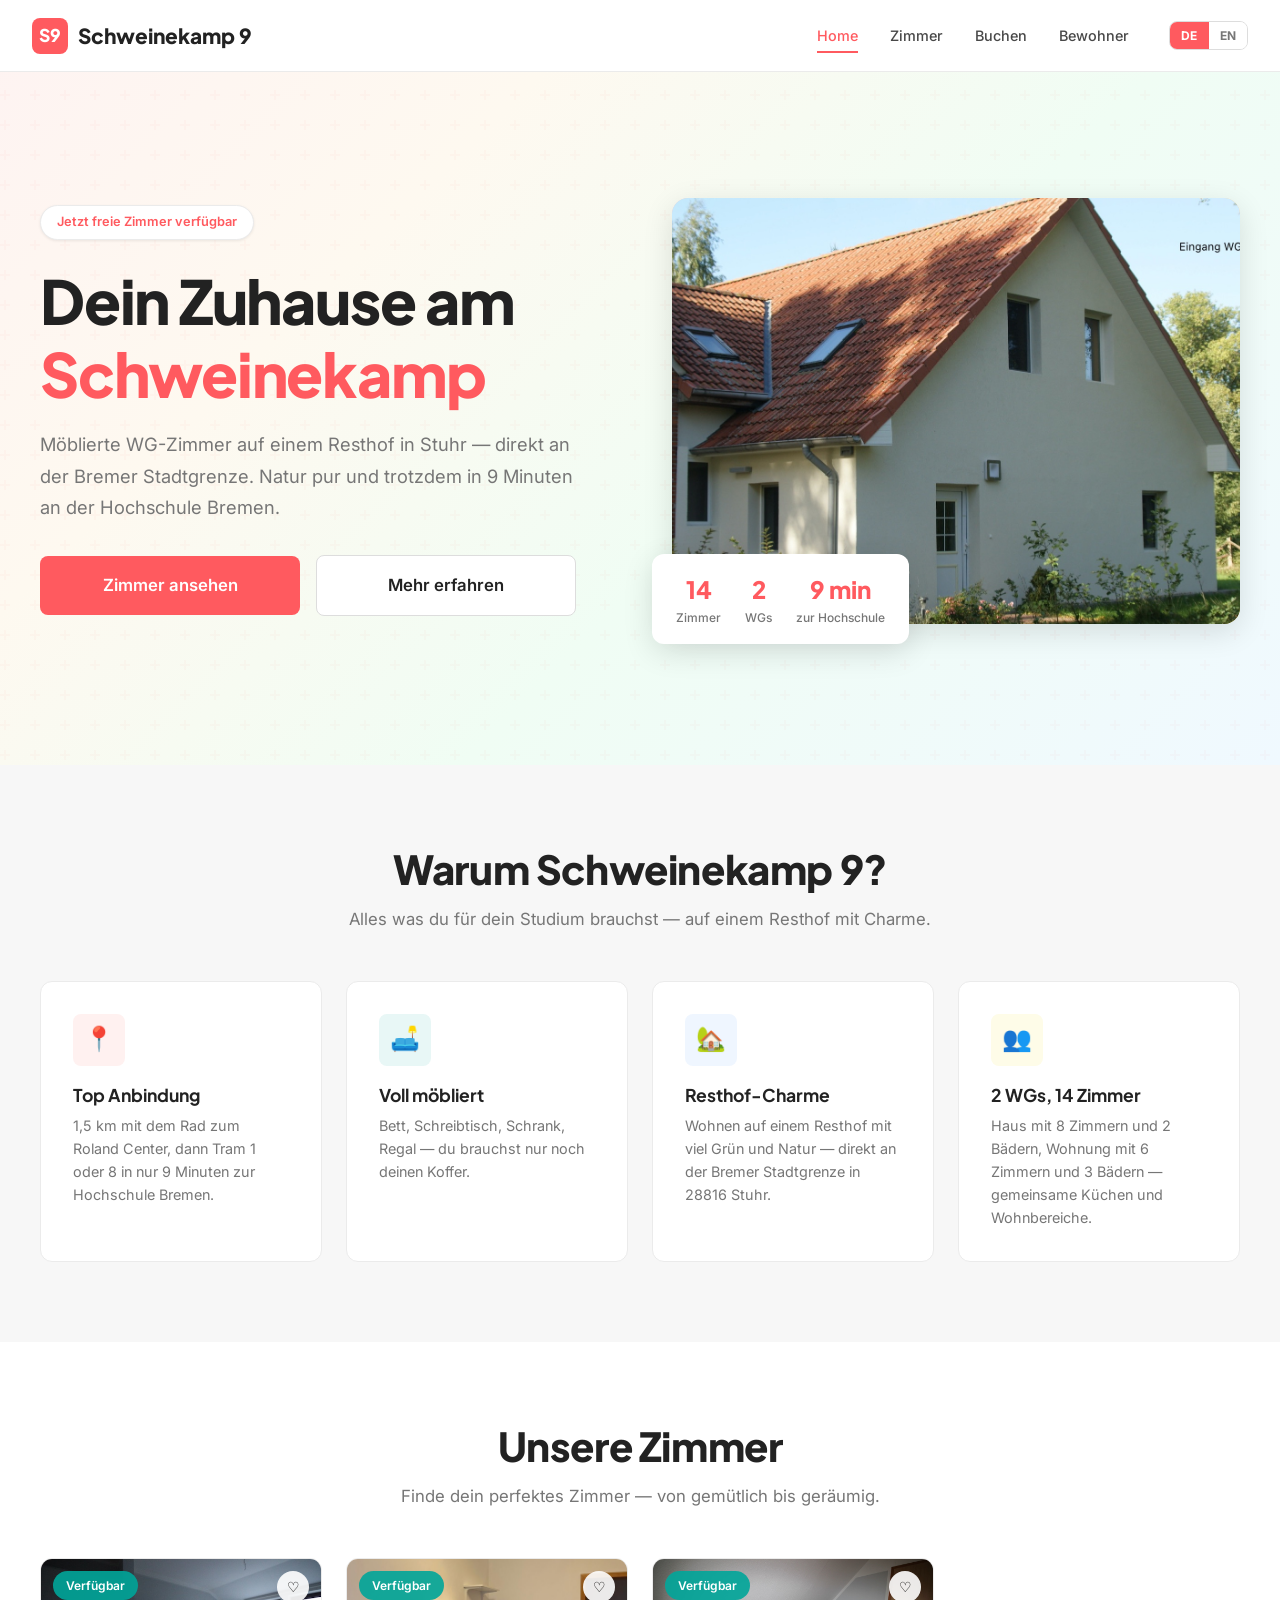
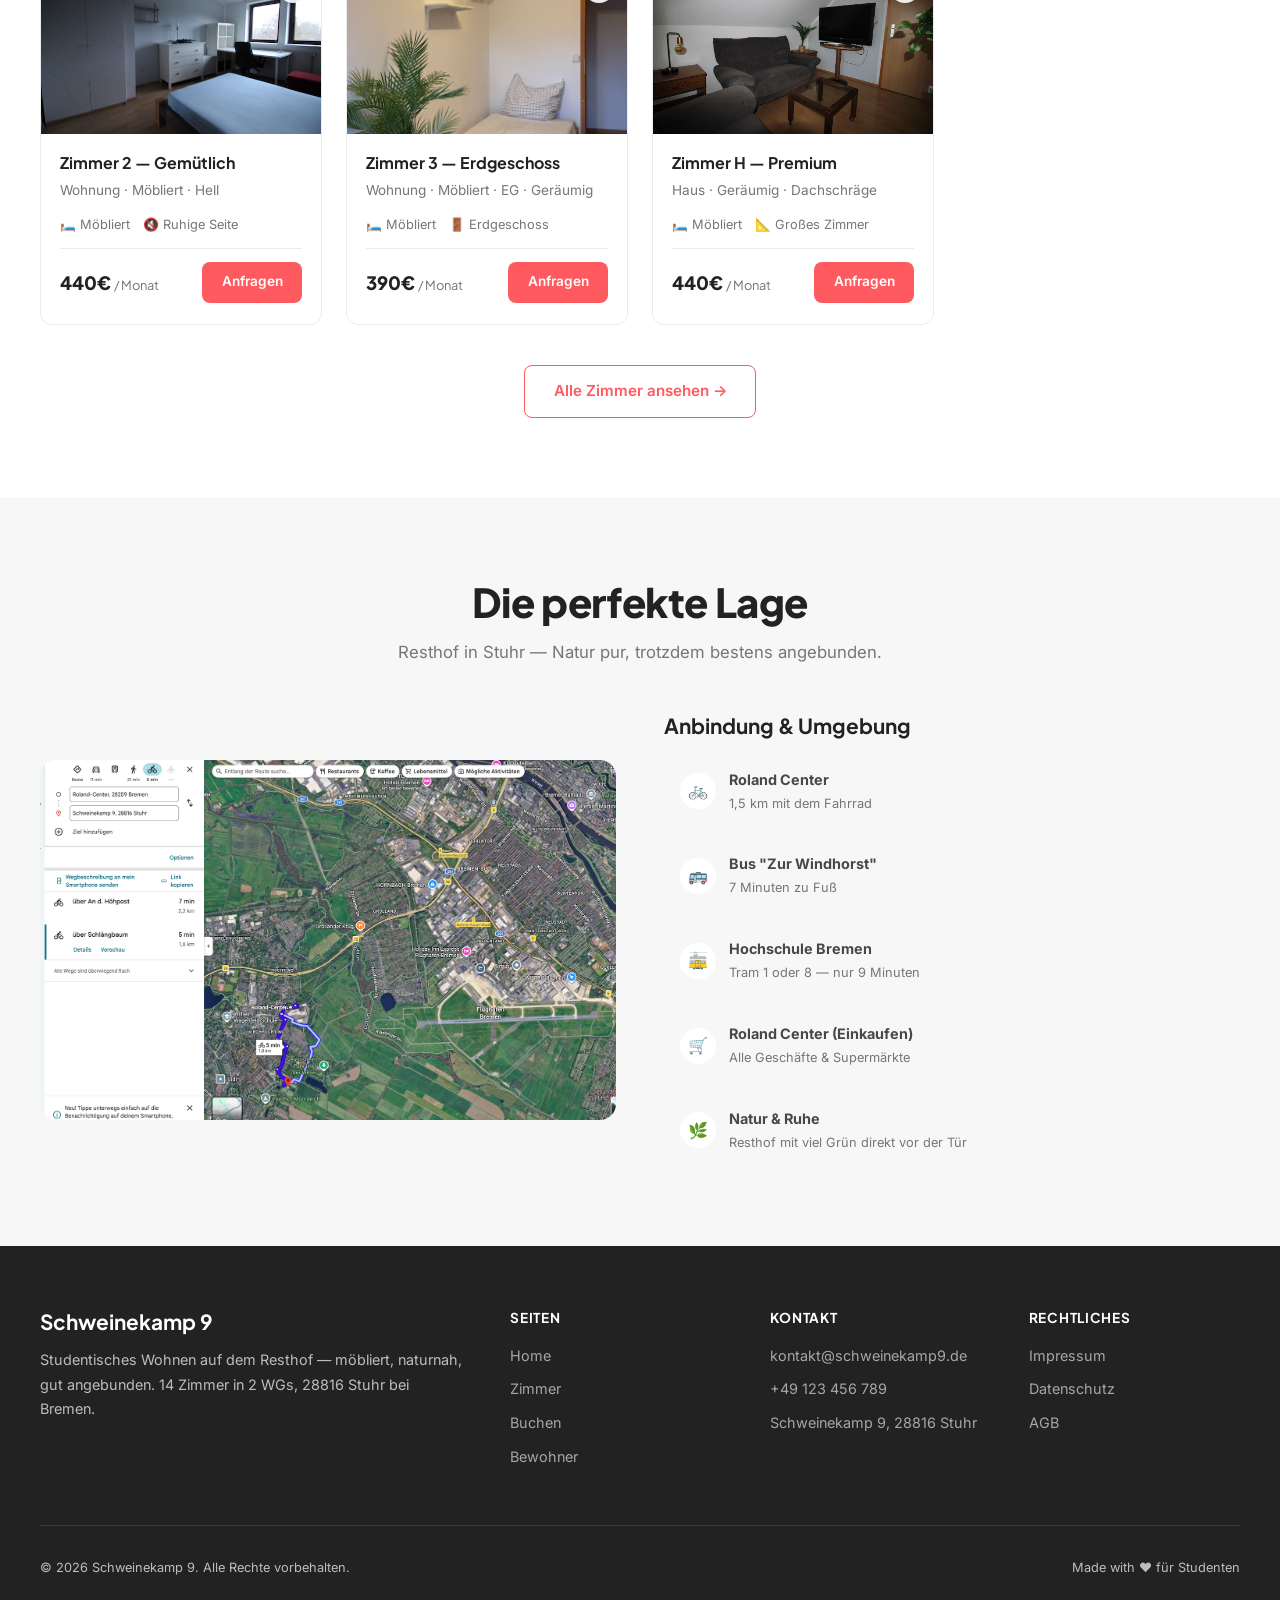
==== index.html @ 72fdafec "DE/EN Sprachumschalter — vollständige i18n Translation - js/i18n.js: Neues Translation-System mit ~2" ====
<!DOCTYPE html>
<html lang="de">
<head>
  <meta charset="UTF-8">
  <meta name="viewport" content="width=device-width, initial-scale=1.0">
  <title>Schweinekamp 9 — Studentenzimmer auf dem Resthof in Stuhr bei Bremen</title>
  <link rel="stylesheet" href="css/style.css">
</head>
<body>

  <!-- NAV -->
  <nav class="nav" id="nav">
    <a href="index.html" class="nav-logo">
      <div class="logo-icon">S9</div>
      Schweinekamp 9
    </a>
    <div class="nav-links" id="navLinks">
      <a href="index.html" class="active" data-i18n="nav.home">Home</a>
      <a href="zimmer.html" data-i18n="nav.zimmer">Zimmer</a>
      <a href="buchen.html" data-i18n="nav.buchen">Buchen</a>
      <a href="bewohner.html" data-i18n="nav.bewohner">Bewohner</a>
    </div>
    <button class="nav-toggle" id="navToggle" aria-label="Menü">
      <span></span><span></span><span></span>
    </button>
  </nav>

  <!-- HERO -->
  <section class="hero">
    <div class="hero-bg"></div>
    <div class="hero-content">
      <div class="hero-text">
        <div class="hero-badge" data-i18n="hero.badge">Jetzt freie Zimmer verfügbar</div>
        <h1 data-i18n-html="hero.title">Dein Zuhause am <span>Schweinekamp</span></h1>
        <p class="hero-subtitle" data-i18n="hero.subtitle">Möblierte WG-Zimmer auf einem Resthof in Stuhr — direkt an der Bremer Stadtgrenze. Natur pur und trotzdem in 9 Minuten an der Hochschule Bremen.</p>
        <div class="hero-actions">
          <a href="zimmer.html" class="btn btn-primary btn-lg" data-i18n="hero.btn.rooms">Zimmer ansehen</a>
          <a href="#highlights" class="btn btn-secondary btn-lg" data-i18n="hero.btn.more">Mehr erfahren</a>
        </div>
      </div>
      <div class="hero-image">
        <div class="hero-image-main">
          <img src="img/haus-eingang.jpg" alt="Schweinekamp 9 — Resthof in Stuhr">
        </div>
        <div class="hero-stats">
          <div class="hero-stat">
            <div class="hero-stat-value">14</div>
            <div class="hero-stat-label" data-i18n="hero.stat.rooms">Zimmer</div>
          </div>
          <div class="hero-stat">
            <div class="hero-stat-value">2</div>
            <div class="hero-stat-label" data-i18n="hero.stat.wgs">WGs</div>
          </div>
          <div class="hero-stat">
            <div class="hero-stat-value">9 min</div>
            <div class="hero-stat-label" data-i18n="hero.stat.uni">zur Hochschule</div>
          </div>
        </div>
      </div>
    </div>
  </section>

  <!-- HIGHLIGHTS -->
  <section class="section section-alt" id="highlights">
    <div class="container">
      <div class="section-header">
        <h2 data-i18n="highlights.title">Warum Schweinekamp 9?</h2>
        <p data-i18n="highlights.subtitle">Alles was du für dein Studium brauchst — auf einem Resthof mit Charme.</p>
      </div>
      <div class="features-grid">
        <div class="feature-card">
          <div class="feature-icon coral">📍</div>
          <h3 data-i18n="feature.location.title">Top Anbindung</h3>
          <p data-i18n="feature.location.text">1,5 km mit dem Rad zum Roland Center, dann Tram 1 oder 8 in nur 9 Minuten zur Hochschule Bremen.</p>
        </div>
        <div class="feature-card">
          <div class="feature-icon green">🛋️</div>
          <h3 data-i18n="feature.furnished.title">Voll möbliert</h3>
          <p data-i18n="feature.furnished.text">Bett, Schreibtisch, Schrank, Regal — du brauchst nur noch deinen Koffer.</p>
        </div>
        <div class="feature-card">
          <div class="feature-icon blue">🏡</div>
          <h3 data-i18n="feature.charme.title">Resthof-Charme</h3>
          <p data-i18n="feature.charme.text">Wohnen auf einem Resthof mit viel Grün und Natur — direkt an der Bremer Stadtgrenze in 28816 Stuhr.</p>
        </div>
        <div class="feature-card">
          <div class="feature-icon yellow">👥</div>
          <h3 data-i18n="feature.wgs.title">2 WGs, 14 Zimmer</h3>
          <p data-i18n="feature.wgs.text">Haus mit 8 Zimmern und 2 Bädern, Wohnung mit 6 Zimmern und 3 Bädern — gemeinsame Küchen und Wohnbereiche.</p>
        </div>
      </div>
    </div>
  </section>

  <!-- ZIMMER VORSCHAU -->
  <section class="section">
    <div class="container">
      <div class="section-header">
        <h2 data-i18n="rooms.title">Unsere Zimmer</h2>
        <p data-i18n="rooms.subtitle">Finde dein perfektes Zimmer — von gemütlich bis geräumig.</p>
      </div>
      <div class="rooms-grid" id="homeRoomsPreview">
        <!-- Dynamisch geladen aus data/rooms.json -->
      </div>
      <div style="text-align: center; margin-top: 2.5rem;">
        <a href="zimmer.html" class="btn btn-outline" data-i18n="rooms.all">Alle Zimmer ansehen →</a>
      </div>
    </div>
  </section>

  <!-- LAGE -->
  <section class="section section-alt">
    <div class="container">
      <div class="section-header">
        <h2 data-i18n="location.title">Die perfekte Lage</h2>
        <p data-i18n="location.subtitle">Resthof in Stuhr — Natur pur, trotzdem bestens angebunden.</p>
      </div>
      <div class="map-section">
        <div class="map-placeholder has-image">
          <img src="img/fahrradweg-roland-center.png" alt="Fahrradweg zum Roland Center — 1,5 km">
        </div>
        <div class="location-info">
          <h3 data-i18n="location.heading">Anbindung & Umgebung</h3>
          <div class="location-list">
            <div class="location-item">
              <div class="location-item-icon">🚲</div>
              <div>
                <strong data-i18n="location.roland">Roland Center</strong><br>
                <span style="font-size: 0.8rem; color: var(--text-light);" data-i18n="location.roland.detail">1,5 km mit dem Fahrrad</span>
              </div>
            </div>
            <div class="location-item">
              <div class="location-item-icon">🚌</div>
              <div>
                <strong data-i18n="location.bus">Bus "Zur Windhorst"</strong><br>
                <span style="font-size: 0.8rem; color: var(--text-light);" data-i18n="location.bus.detail">7 Minuten zu Fuß</span>
              </div>
            </div>
            <div class="location-item">
              <div class="location-item-icon">🚋</div>
              <div>
                <strong data-i18n="location.uni">Hochschule Bremen</strong><br>
                <span style="font-size: 0.8rem; color: var(--text-light);" data-i18n="location.uni.detail">Tram 1 oder 8 — nur 9 Minuten</span>
              </div>
            </div>
            <div class="location-item">
              <div class="location-item-icon">🛒</div>
              <div>
                <strong data-i18n="location.shopping">Roland Center (Einkaufen)</strong><br>
                <span style="font-size: 0.8rem; color: var(--text-light);" data-i18n="location.shopping.detail">Alle Geschäfte & Supermärkte</span>
              </div>
            </div>
            <div class="location-item">
              <div class="location-item-icon">🌿</div>
              <div>
                <strong data-i18n="location.nature">Natur & Ruhe</strong><br>
                <span style="font-size: 0.8rem; color: var(--text-light);" data-i18n="location.nature.detail">Resthof mit viel Grün direkt vor der Tür</span>
              </div>
            </div>
          </div>
        </div>
      </div>
    </div>
  </section>

<!-- FOOTER -->
  <footer class="footer">
    <div class="footer-grid">
      <div class="footer-brand">
        <h3>Schweinekamp 9</h3>
        <p data-i18n="footer.description">Studentisches Wohnen auf dem Resthof — möbliert, naturnah, gut angebunden. 14 Zimmer in 2 WGs, 28816 Stuhr bei Bremen.</p>
      </div>
      <div>
        <h4 data-i18n="footer.pages">Seiten</h4>
        <ul>
          <li><a href="index.html" data-i18n="nav.home">Home</a></li>
          <li><a href="zimmer.html" data-i18n="nav.zimmer">Zimmer</a></li>
          <li><a href="buchen.html" data-i18n="nav.buchen">Buchen</a></li>
          <li><a href="bewohner.html" data-i18n="nav.bewohner">Bewohner</a></li>
        </ul>
      </div>
      <div>
        <h4 data-i18n="footer.contact">Kontakt</h4>
        <ul>
          <li><a href="#">kontakt@schweinekamp9.de</a></li>
          <li><a href="#">+49 123 456 789</a></li>
          <li><a href="#">Schweinekamp 9, 28816 Stuhr</a></li>
        </ul>
      </div>
      <div>
        <h4 data-i18n="footer.legal">Rechtliches</h4>
        <ul>
          <li><a href="#" data-i18n="footer.imprint">Impressum</a></li>
          <li><a href="#" data-i18n="footer.privacy">Datenschutz</a></li>
          <li><a href="#" data-i18n="footer.terms">AGB</a></li>
        </ul>
      </div>
    </div>
    <div class="footer-bottom">
      <span data-i18n="footer.copy">&copy; 2026 Schweinekamp 9. Alle Rechte vorbehalten.</span>
      <span data-i18n-html="footer.made">Made with ♥ für Studenten</span>
    </div>
  </footer>

  <script src="js/i18n.js"></script>
  <script src="js/main.js"></script>
</body>
</html>
---- css/style.css ----
@import url('https://fonts.googleapis.com/css2?family=Plus+Jakarta+Sans:wght@400;500;600;700;800&family=Inter:wght@300;400;500;600&display=swap');

/* ===== VARIABLES ===== */
:root {
  --white: #ffffff;
  --bg: #ffffff;
  --bg-light: #f7f7f7;
  --bg-card: #ffffff;
  --coral: #FF5A5F;
  --coral-light: #FF787C;
  --coral-dark: #E04E52;
  --green: #00A699;
  --green-light: #e8f7f6;
  --dark: #222222;
  --text: #484848;
  --text-light: #767676;
  --border: #DDDDDD;
  --border-light: #EBEBEB;
  --shadow-sm: 0 1px 3px rgba(0,0,0,0.08);
  --shadow-md: 0 4px 12px rgba(0,0,0,0.1);
  --shadow-lg: 0 8px 30px rgba(0,0,0,0.12);
  --shadow-hover: 0 8px 25px rgba(0,0,0,0.15);
  --radius-sm: 8px;
  --radius-md: 12px;
  --radius-lg: 16px;
  --radius-xl: 24px;
  --transition: all 0.25s ease;
}

/* ===== RESET ===== */
*, *::before, *::after {
  margin: 0;
  padding: 0;
  box-sizing: border-box;
}

html {
  scroll-behavior: smooth;
}

body {
  font-family: 'Inter', -apple-system, BlinkMacSystemFont, sans-serif;
  color: var(--text);
  background: var(--bg);
  line-height: 1.6;
  overflow-x: hidden;
  -webkit-font-smoothing: antialiased;
}

h1, h2, h3, h4 {
  font-family: 'Plus Jakarta Sans', sans-serif;
  color: var(--dark);
  line-height: 1.2;
}

a {
  text-decoration: none;
  color: inherit;
  transition: var(--transition);
}

img {
  max-width: 100%;
  display: block;
}

ul { list-style: none; }

/* ===== NAV ===== */
.nav {
  position: fixed;
  top: 0;
  left: 0;
  right: 0;
  z-index: 1000;
  background: rgba(255, 255, 255, 0.97);
  backdrop-filter: blur(20px);
  border-bottom: 1px solid var(--border-light);
  padding: 0 2rem;
  height: 72px;
  display: flex;
  align-items: center;
  justify-content: space-between;
  transition: var(--transition);
}

.nav.scrolled {
  box-shadow: var(--shadow-sm);
}

.nav-logo {
  display: flex;
  align-items: center;
  gap: 0.6rem;
  font-family: 'Plus Jakarta Sans', sans-serif;
  font-weight: 800;
  font-size: 1.3rem;
  color: var(--dark);
}

.nav-logo .logo-icon {
  width: 36px;
  height: 36px;
  background: var(--coral);
  border-radius: var(--radius-sm);
  display: flex;
  align-items: center;
  justify-content: center;
  color: white;
  font-size: 1.1rem;
}

.nav-links {
  display: flex;
  align-items: center;
  gap: 2rem;
}

.nav-links a {
  font-size: 0.9rem;
  font-weight: 500;
  color: var(--text);
  padding: 0.4rem 0;
  position: relative;
}

.nav-links a::after {
  content: '';
  position: absolute;
  bottom: 0;
  left: 0;
  width: 0;
  height: 2px;
  background: var(--coral);
  transition: width 0.3s;
}

.nav-links a:hover { color: var(--coral); }
.nav-links a:hover::after,
.nav-links a.active::after { width: 100%; }
.nav-links a.active { color: var(--coral); }

/* Language Toggle */
.lang-toggle {
  display: flex;
  border: 1.5px solid var(--border);
  border-radius: var(--radius-sm);
  overflow: hidden;
  margin-left: 0.5rem;
}

.lang-toggle-btn {
  padding: 0.35rem 0.7rem;
  font-size: 0.75rem;
  font-weight: 700;
  font-family: 'Inter', sans-serif;
  border: none;
  cursor: pointer;
  background: white;
  color: var(--text-light);
  transition: var(--transition);
}

.lang-toggle-btn.active {
  background: var(--coral);
  color: white;
}

.lang-toggle-btn:hover:not(.active) {
  background: var(--bg-light);
}

/* Mobile Menu */
.nav-toggle {
  display: none;
  flex-direction: column;
  gap: 5px;
  cursor: pointer;
  padding: 0.5rem;
  background: none;
  border: none;
}

.nav-toggle span {
  width: 24px;
  height: 2px;
  background: var(--dark);
  transition: var(--transition);
  border-radius: 2px;
}

/* ===== HERO ===== */
.hero {
  min-height: 85vh;
  display: flex;
  align-items: center;
  justify-content: center;
  padding: 120px 2rem 4rem;
  position: relative;
  overflow: hidden;
}

.hero-bg {
  position: absolute;
  inset: 0;
  background: linear-gradient(135deg, #fef3f2 0%, #fef9f0 30%, #f0fdf4 60%, #f0f9ff 100%);
  z-index: 0;
}

.hero-bg::after {
  content: '';
  position: absolute;
  inset: 0;
  background: url("data:image/svg+xml,%3Csvg width='60' height='60' viewBox='0 0 60 60' xmlns='http://www.w3.org/2000/svg'%3E%3Cg fill='none' fill-rule='evenodd'%3E%3Cg fill='%23FF5A5F' fill-opacity='0.03'%3E%3Cpath d='M36 34v-4h-2v4h-4v2h4v4h2v-4h4v-2h-4zm0-30V0h-2v4h-4v2h4v4h2V6h4V4h-4zM6 34v-4H4v4H0v2h4v4h2v-4h4v-2H6zM6 4V0H4v4H0v2h4v4h2V6h4V4H6z'/%3E%3C/g%3E%3C/g%3E%3C/svg%3E");
}

.hero-content {
  position: relative;
  z-index: 1;
  max-width: 1200px;
  width: 100%;
  display: grid;
  grid-template-columns: 1fr 1fr;
  gap: 4rem;
  align-items: center;
}

.hero-text {
  max-width: 540px;
}

.hero-badge {
  display: inline-flex;
  align-items: center;
  gap: 0.5rem;
  background: white;
  border: 1px solid var(--border-light);
  padding: 0.4rem 1rem;
  border-radius: 50px;
  font-size: 0.8rem;
  font-weight: 600;
  color: var(--coral);
  margin-bottom: 1.5rem;
  box-shadow: var(--shadow-sm);
}

.hero h1 {
  font-size: clamp(2.5rem, 5vw, 3.8rem);
  font-weight: 800;
  margin-bottom: 1.2rem;
  letter-spacing: -0.02em;
}

.hero h1 span {
  color: var(--coral);
}

.hero-subtitle {
  font-size: 1.15rem;
  color: var(--text-light);
  margin-bottom: 2rem;
  line-height: 1.7;
}

.hero-actions {
  display: flex;
  gap: 1rem;
  align-items: center;
  flex-wrap: wrap;
}

.hero-image {
  position: relative;
}

.hero-image-main {
  width: 100%;
  aspect-ratio: 4/3;
  border-radius: var(--radius-lg);
  overflow: hidden;
  box-shadow: var(--shadow-lg);
  background: linear-gradient(135deg, #fecaca, #fed7aa, #fde68a);
  position: relative;
}

.hero-image-main img {
  width: 100%;
  height: 100%;
  object-fit: cover;
}

.hero-stats {
  position: absolute;
  bottom: -20px;
  left: -20px;
  background: white;
  padding: 1rem 1.5rem;
  border-radius: var(--radius-md);
  box-shadow: var(--shadow-lg);
  display: flex;
  gap: 1.5rem;
}

.hero-stat {
  text-align: center;
}

.hero-stat-value {
  font-family: 'Plus Jakarta Sans', sans-serif;
  font-size: 1.5rem;
  font-weight: 800;
  color: var(--coral);
}

.hero-stat-label {
  font-size: 0.75rem;
  color: var(--text-light);
  font-weight: 500;
}

/* ===== BUTTONS ===== */
.btn {
  display: inline-flex;
  align-items: center;
  gap: 0.5rem;
  padding: 0.85rem 1.8rem;
  border-radius: var(--radius-sm);
  font-size: 0.95rem;
  font-weight: 600;
  cursor: pointer;
  border: none;
  transition: var(--transition);
  font-family: 'Inter', sans-serif;
}

.btn-primary {
  background: var(--coral);
  color: white;
}

.btn-primary:hover {
  background: var(--coral-dark);
  transform: translateY(-2px);
  box-shadow: 0 6px 20px rgba(255, 90, 95, 0.35);
}

.btn-secondary {
  background: white;
  color: var(--dark);
  border: 1.5px solid var(--border);
}

.btn-secondary:hover {
  border-color: var(--dark);
  transform: translateY(-2px);
  box-shadow: var(--shadow-md);
}

.btn-outline {
  background: transparent;
  color: var(--coral);
  border: 1.5px solid var(--coral);
}

.btn-outline:hover {
  background: var(--coral);
  color: white;
  transform: translateY(-2px);
}

.btn-sm {
  padding: 0.6rem 1.2rem;
  font-size: 0.85rem;
}

.btn-lg {
  padding: 1rem 3rem;
  font-size: 1.05rem;
  min-width: 260px;
  justify-content: center;
}

/* ===== SECTIONS ===== */
.section {
  padding: 5rem 2rem;
}

.section-alt {
  background: var(--bg-light);
}

.section-header {
  text-align: center;
  max-width: 600px;
  margin: 0 auto 3rem;
}

.section-header h2 {
  font-size: clamp(1.8rem, 3.5vw, 2.5rem);
  font-weight: 800;
  margin-bottom: 0.8rem;
  letter-spacing: -0.01em;
}

.section-header p {
  color: var(--text-light);
  font-size: 1.05rem;
}

.container {
  max-width: 1200px;
  margin: 0 auto;
}

/* ===== FEATURE CARDS ===== */
.features-grid {
  display: grid;
  grid-template-columns: repeat(auto-fit, minmax(250px, 1fr));
  gap: 1.5rem;
}

.feature-card {
  background: var(--bg-card);
  border: 1px solid var(--border-light);
  border-radius: var(--radius-md);
  padding: 2rem;
  transition: var(--transition);
}

.feature-card:hover {
  transform: translateY(-4px);
  box-shadow: var(--shadow-hover);
  border-color: transparent;
}

.feature-icon {
  width: 52px;
  height: 52px;
  border-radius: var(--radius-sm);
  display: flex;
  align-items: center;
  justify-content: center;
  font-size: 1.5rem;
  margin-bottom: 1.2rem;
}

.feature-icon.coral { background: #fff1f0; }
.feature-icon.green { background: var(--green-light); }
.feature-icon.blue { background: #eff6ff; }
.feature-icon.yellow { background: #fefce8; }

.feature-card h3 {
  font-size: 1.1rem;
  font-weight: 700;
  margin-bottom: 0.5rem;
}

.feature-card p {
  font-size: 0.9rem;
  color: var(--text-light);
  line-height: 1.6;
}

/* ===== ROOM CARDS ===== */
.rooms-grid {
  display: grid;
  grid-template-columns: repeat(auto-fill, minmax(280px, 1fr));
  gap: 1.5rem;
}

.room-card {
  background: var(--bg-card);
  border-radius: var(--radius-md);
  overflow: hidden;
  border: 1px solid var(--border-light);
  transition: var(--transition);
  cursor: pointer;
}

.room-card:hover {
  transform: translateY(-4px);
  box-shadow: var(--shadow-hover);
  border-color: transparent;
}

.room-card-image {
  width: 100%;
  aspect-ratio: 16/10;
  position: relative;
  overflow: hidden;
}

.room-card-image .placeholder {
  width: 100%;
  height: 100%;
  display: flex;
  align-items: center;
  justify-content: center;
  font-size: 0.85rem;
  color: rgba(255,255,255,0.7);
  font-weight: 500;
}

.room-card-image .placeholder.grad-1 { background: linear-gradient(135deg, #667eea, #764ba2); }
.room-card-image .placeholder.grad-2 { background: linear-gradient(135deg, #f093fb, #f5576c); }
.room-card-image .placeholder.grad-3 { background: linear-gradient(135deg, #4facfe, #00f2fe); }
.room-card-image .placeholder.grad-4 { background: linear-gradient(135deg, #43e97b, #38f9d7); }
.room-card-image .placeholder.grad-5 { background: linear-gradient(135deg, #fa709a, #fee140); }
.room-card-image .placeholder.grad-6 { background: linear-gradient(135deg, #a18cd1, #fbc2eb); }
.room-card-image .placeholder.grad-7 { background: linear-gradient(135deg, #fccb90, #d57eeb); }
.room-card-image .placeholder.grad-8 { background: linear-gradient(135deg, #e0c3fc, #8ec5fc); }

.room-card-image img {
  width: 100%;
  height: 100%;
  object-fit: cover;
}

.room-badge {
  position: absolute;
  top: 12px;
  left: 12px;
  padding: 0.3rem 0.8rem;
  border-radius: 50px;
  font-size: 0.75rem;
  font-weight: 600;
  backdrop-filter: blur(10px);
}

.room-badge.available {
  background: rgba(0, 166, 153, 0.9);
  color: white;
}

.room-badge.occupied {
  background: rgba(0, 0, 0, 0.6);
  color: white;
}

.room-badge.soon {
  background: rgba(255, 165, 0, 0.9);
  color: white;
}

.room-card-heart {
  position: absolute;
  top: 12px;
  right: 12px;
  width: 32px;
  height: 32px;
  border-radius: 50%;
  background: rgba(255,255,255,0.9);
  display: flex;
  align-items: center;
  justify-content: center;
  cursor: pointer;
  transition: var(--transition);
  border: none;
  font-size: 0.9rem;
}

.room-card-heart:hover {
  transform: scale(1.1);
  background: white;
}

.room-card-body {
  padding: 1rem 1.2rem 1.3rem;
}

.room-card-title {
  font-family: 'Plus Jakarta Sans', sans-serif;
  font-size: 1rem;
  font-weight: 700;
  color: var(--dark);
  margin-bottom: 0.3rem;
}

.room-card-details {
  font-size: 0.85rem;
  color: var(--text-light);
  margin-bottom: 0.8rem;
}

.room-card-amenities {
  display: flex;
  gap: 0.8rem;
  margin-bottom: 0.8rem;
  font-size: 0.8rem;
  color: var(--text-light);
  flex-wrap: wrap;
}

.room-card-amenity {
  display: flex;
  align-items: center;
  gap: 0.3rem;
}

.room-card-footer {
  display: flex;
  justify-content: space-between;
  align-items: center;
  padding-top: 0.8rem;
  border-top: 1px solid var(--border-light);
}

.room-card-price {
  font-family: 'Plus Jakarta Sans', sans-serif;
  font-size: 1.15rem;
  font-weight: 800;
  color: var(--dark);
}

.room-card-price span {
  font-size: 0.8rem;
  font-weight: 400;
  color: var(--text-light);
}

/* ===== MAP SECTION ===== */
.map-section {
  display: grid;
  grid-template-columns: 1fr 1fr;
  gap: 3rem;
  align-items: center;
}

.map-placeholder {
  width: 100%;
  aspect-ratio: 16/10;
  background: var(--bg-light);
  border: 2px dashed var(--border);
  border-radius: var(--radius-lg);
  display: flex;
  align-items: center;
  justify-content: center;
  color: var(--text-light);
  font-size: 0.95rem;
  font-weight: 500;
  overflow: hidden;
}

.map-placeholder img {
  width: 100%;
  height: 100%;
  object-fit: cover;
}

.map-placeholder.has-image {
  border: none;
}

.location-info h3 {
  font-size: 1.3rem;
  margin-bottom: 1rem;
}

.location-list {
  display: flex;
  flex-direction: column;
  gap: 0.8rem;
}

.location-item {
  display: flex;
  align-items: center;
  gap: 0.8rem;
  padding: 0.8rem 1rem;
  background: var(--bg-light);
  border-radius: var(--radius-sm);
  font-size: 0.9rem;
}

.location-item-icon {
  width: 36px;
  height: 36px;
  border-radius: 50%;
  background: white;
  display: flex;
  align-items: center;
  justify-content: center;
  font-size: 1rem;
  flex-shrink: 0;
}

/* ===== FILTER BAR ===== */
.filter-bar {
  display: flex;
  gap: 1rem;
  padding: 1rem 1.5rem;
  background: white;
  border: 1px solid var(--border-light);
  border-radius: var(--radius-lg);
  margin-bottom: 2rem;
  box-shadow: var(--shadow-sm);
  flex-wrap: wrap;
  align-items: center;
}

.filter-group {
  display: flex;
  flex-direction: column;
  gap: 0.3rem;
}

.filter-group label {
  font-size: 0.7rem;
  font-weight: 600;
  text-transform: uppercase;
  letter-spacing: 0.05em;
  color: var(--text-light);
}

.filter-group select,
.filter-group input {
  padding: 0.5rem 0.8rem;
  border: 1px solid var(--border);
  border-radius: var(--radius-sm);
  font-size: 0.85rem;
  font-family: 'Inter', sans-serif;
  color: var(--dark);
  background: white;
  cursor: pointer;
  transition: var(--transition);
}

.filter-group select:focus,
.filter-group input:focus {
  outline: none;
  border-color: var(--coral);
  box-shadow: 0 0 0 3px rgba(255, 90, 95, 0.1);
}

.filter-divider {
  width: 1px;
  height: 40px;
  background: var(--border-light);
}

/* ===== MODAL ===== */
.modal-overlay {
  display: none;
  position: fixed;
  inset: 0;
  background: rgba(0,0,0,0.5);
  z-index: 2000;
  align-items: center;
  justify-content: center;
  padding: 2rem;
  opacity: 0;
  transition: opacity 0.3s;
}

.modal-overlay.active {
  display: flex;
  opacity: 1;
}

.modal {
  background: white;
  border-radius: var(--radius-lg);
  max-width: 700px;
  width: 100%;
  max-height: 85vh;
  overflow-y: auto;
  position: relative;
}

.modal-close {
  position: absolute;
  top: 1rem;
  right: 1rem;
  width: 36px;
  height: 36px;
  border-radius: 50%;
  background: white;
  border: none;
  cursor: pointer;
  display: flex;
  align-items: center;
  justify-content: center;
  font-size: 1.2rem;
  box-shadow: var(--shadow-sm);
  z-index: 10;
  transition: var(--transition);
}

.modal-close:hover {
  background: var(--bg-light);
  transform: scale(1.05);
}

.modal-image {
  width: 100%;
  aspect-ratio: 16/9;
  display: flex;
  align-items: center;
  justify-content: center;
  color: rgba(255,255,255,0.6);
  font-weight: 500;
  border-radius: var(--radius-lg) var(--radius-lg) 0 0;
  overflow: hidden;
}

.modal-image img {
  width: 100%;
  height: 100%;
  object-fit: cover;
}

.modal-body {
  padding: 2rem;
}

.modal-body h2 {
  font-size: 1.5rem;
  margin-bottom: 0.5rem;
}

.modal-meta {
  display: flex;
  gap: 1.5rem;
  color: var(--text-light);
  font-size: 0.9rem;
  margin-bottom: 1.5rem;
  flex-wrap: wrap;
}

.modal-description {
  font-size: 0.95rem;
  color: var(--text);
  line-height: 1.7;
  margin-bottom: 1.5rem;
}

.modal-amenities {
  display: grid;
  grid-template-columns: 1fr 1fr;
  gap: 0.8rem;
  margin-bottom: 2rem;
}

.modal-amenity {
  display: flex;
  align-items: center;
  gap: 0.5rem;
  font-size: 0.9rem;
  color: var(--text);
}

.modal-price-bar {
  display: flex;
  justify-content: space-between;
  align-items: center;
  padding-top: 1.5rem;
  border-top: 1px solid var(--border-light);
}

.modal-price {
  font-family: 'Plus Jakarta Sans', sans-serif;
  font-size: 1.6rem;
  font-weight: 800;
  color: var(--dark);
}

.modal-price span {
  font-size: 0.9rem;
  font-weight: 400;
  color: var(--text-light);
}

/* ===== FORM ===== */
.form-layout {
  display: grid;
  grid-template-columns: 1fr 380px;
  gap: 3rem;
  align-items: start;
}

.form-card {
  background: white;
  border: 1px solid var(--border-light);
  border-radius: var(--radius-lg);
  padding: 2rem;
}

.form-group {
  margin-bottom: 1.5rem;
}

.form-group label {
  display: block;
  font-size: 0.85rem;
  font-weight: 600;
  color: var(--dark);
  margin-bottom: 0.4rem;
}

.form-group input,
.form-group select,
.form-group textarea {
  width: 100%;
  padding: 0.8rem 1rem;
  border: 1.5px solid var(--border);
  border-radius: var(--radius-sm);
  font-size: 0.95rem;
  font-family: 'Inter', sans-serif;
  color: var(--dark);
  transition: var(--transition);
  background: white;
}

.form-group input:focus,
.form-group select:focus,
.form-group textarea:focus {
  outline: none;
  border-color: var(--coral);
  box-shadow: 0 0 0 3px rgba(255, 90, 95, 0.1);
}

.form-group textarea {
  resize: vertical;
  min-height: 120px;
}

.form-row {
  display: grid;
  grid-template-columns: 1fr 1fr;
  gap: 1rem;
}

.form-sidebar {
  position: sticky;
  top: 100px;
}

.form-sidebar-card {
  background: white;
  border: 1px solid var(--border-light);
  border-radius: var(--radius-lg);
  overflow: hidden;
  box-shadow: var(--shadow-md);
}

.form-sidebar-image {
  width: 100%;
  aspect-ratio: 16/10;
  display: flex;
  align-items: center;
  justify-content: center;
  color: rgba(255,255,255,0.6);
  font-weight: 500;
  overflow: hidden;
}

.form-sidebar-image img {
  width: 100%;
  height: 100%;
  object-fit: cover;
}

.form-sidebar-body {
  padding: 1.5rem;
}

.form-sidebar-body h3 {
  font-size: 1.1rem;
  margin-bottom: 0.3rem;
}

.form-sidebar-details {
  font-size: 0.85rem;
  color: var(--text-light);
  margin-bottom: 1rem;
}

.form-sidebar-price {
  font-family: 'Plus Jakarta Sans', sans-serif;
  font-size: 1.8rem;
  font-weight: 800;
  color: var(--dark);
}

.form-sidebar-price span {
  font-size: 0.85rem;
  font-weight: 400;
  color: var(--text-light);
}

.form-success {
  display: none;
  text-align: center;
  padding: 3rem 2rem;
}

.form-success.active {
  display: block;
}

.form-success-icon {
  width: 80px;
  height: 80px;
  border-radius: 50%;
  background: var(--green-light);
  color: var(--green);
  display: flex;
  align-items: center;
  justify-content: center;
  font-size: 2rem;
  margin: 0 auto 1.5rem;
}

/* ===== BEWOHNER LOGIN ===== */
.login-gate {
  max-width: 440px;
  margin: 0 auto;
  text-align: center;
}

.login-card {
  background: white;
  border: 1px solid var(--border-light);
  border-radius: var(--radius-lg);
  padding: 3rem 2.5rem;
  box-shadow: var(--shadow-md);
}

.login-icon {
  width: 72px;
  height: 72px;
  border-radius: 50%;
  background: #fff1f0;
  display: flex;
  align-items: center;
  justify-content: center;
  margin: 0 auto 1.5rem;
  font-size: 2rem;
}

.login-card h2 {
  margin-bottom: 0.5rem;
}

.login-card p {
  color: var(--text-light);
  font-size: 0.9rem;
  margin-bottom: 2rem;
}

.login-error {
  display: none;
  background: #fef2f2;
  color: #dc2626;
  padding: 0.6rem 1rem;
  border-radius: var(--radius-sm);
  font-size: 0.85rem;
  margin-bottom: 1rem;
}

.login-error.active {
  display: block;
}

/* Bewohner Content */
.bewohner-content {
  display: none;
}

.bewohner-content.active {
  display: block;
}

.bewohner-grid {
  display: grid;
  grid-template-columns: 280px 1fr;
  gap: 2rem;
}

.bewohner-sidebar {
  background: white;
  border: 1px solid var(--border-light);
  border-radius: var(--radius-md);
  padding: 1.5rem;
  position: sticky;
  top: 100px;
  height: fit-content;
}

.bewohner-nav {
  display: flex;
  flex-direction: column;
  gap: 0.3rem;
}

.bewohner-nav a {
  padding: 0.7rem 1rem;
  border-radius: var(--radius-sm);
  font-size: 0.9rem;
  font-weight: 500;
  color: var(--text);
  display: flex;
  align-items: center;
  gap: 0.6rem;
}

.bewohner-nav a:hover,
.bewohner-nav a.active {
  background: #fff1f0;
  color: var(--coral);
}

.bewohner-section {
  background: white;
  border: 1px solid var(--border-light);
  border-radius: var(--radius-md);
  padding: 2rem;
  margin-bottom: 1.5rem;
}

.bewohner-section h3 {
  font-size: 1.2rem;
  margin-bottom: 1rem;
  padding-bottom: 0.8rem;
  border-bottom: 1px solid var(--border-light);
}

.rule-item {
  display: flex;
  gap: 1rem;
  padding: 0.8rem 0;
  border-bottom: 1px solid var(--border-light);
  font-size: 0.9rem;
}

.rule-item:last-child {
  border-bottom: none;
}

.rule-icon {
  flex-shrink: 0;
  font-size: 1.2rem;
}

.faq-item {
  border-bottom: 1px solid var(--border-light);
  padding: 1rem 0;
}

.faq-item:last-child {
  border-bottom: none;
}

.faq-question {
  font-weight: 600;
  font-size: 0.95rem;
  color: var(--dark);
  cursor: pointer;
  display: flex;
  justify-content: space-between;
  align-items: center;
}

.faq-question::after {
  content: '+';
  font-size: 1.2rem;
  color: var(--text-light);
  transition: var(--transition);
}

.faq-item.active .faq-question::after {
  content: '−';
}

.faq-answer {
  display: none;
  padding-top: 0.8rem;
  font-size: 0.9rem;
  color: var(--text-light);
  line-height: 1.7;
}

.faq-item.active .faq-answer {
  display: block;
}

.document-list {
  display: flex;
  flex-direction: column;
  gap: 0.5rem;
}

.document-item {
  display: flex;
  align-items: center;
  justify-content: space-between;
  padding: 0.8rem 1rem;
  background: var(--bg-light);
  border-radius: var(--radius-sm);
  font-size: 0.9rem;
  transition: var(--transition);
}

.document-item:hover {
  background: #fff1f0;
}

.pinnwand-grid {
  display: grid;
  grid-template-columns: 1fr 1fr;
  gap: 1rem;
}

.pinnwand-card {
  background: var(--bg-light);
  border-radius: var(--radius-sm);
  padding: 1.2rem;
  border-left: 3px solid var(--coral);
}

.pinnwand-card h4 {
  font-size: 0.9rem;
  margin-bottom: 0.3rem;
}

.pinnwand-card p {
  font-size: 0.8rem;
  color: var(--text-light);
}

.pinnwand-card .date {
  font-size: 0.75rem;
  color: var(--text-light);
  margin-top: 0.5rem;
}

/* ===== FOOTER ===== */
.footer {
  background: var(--dark);
  color: rgba(255,255,255,0.7);
  padding: 4rem 2rem 2rem;
}

.footer-grid {
  max-width: 1200px;
  margin: 0 auto;
  display: grid;
  grid-template-columns: 2fr 1fr 1fr 1fr;
  gap: 3rem;
  margin-bottom: 3rem;
}

.footer-brand h3 {
  color: white;
  font-size: 1.3rem;
  margin-bottom: 0.8rem;
}

.footer-brand p {
  font-size: 0.9rem;
  line-height: 1.7;
}

.footer h4 {
  color: white;
  font-size: 0.85rem;
  font-weight: 700;
  text-transform: uppercase;
  letter-spacing: 0.05em;
  margin-bottom: 1rem;
}

.footer ul li {
  margin-bottom: 0.5rem;
}

.footer ul a {
  font-size: 0.9rem;
  color: rgba(255,255,255,0.6);
}

.footer ul a:hover {
  color: white;
}

.footer-bottom {
  max-width: 1200px;
  margin: 0 auto;
  padding-top: 2rem;
  border-top: 1px solid rgba(255,255,255,0.1);
  display: flex;
  justify-content: space-between;
  align-items: center;
  font-size: 0.8rem;
}

/* ===== PAGE HEADER ===== */
.page-header {
  padding: 120px 2rem 3rem;
  background: var(--bg-light);
  text-align: center;
}

.page-header h1 {
  font-size: clamp(2rem, 4vw, 2.8rem);
  font-weight: 800;
  margin-bottom: 0.5rem;
}

.page-header p {
  color: var(--text-light);
  font-size: 1.05rem;
}

/* ===== RESPONSIVE ===== */
@media (max-width: 968px) {
  .hero-content {
    grid-template-columns: 1fr;
    text-align: center;
  }

  .hero-text { max-width: 100%; }

  .hero-actions { justify-content: center; }

  .hero-image { max-width: 500px; margin: 0 auto; }

  .hero-stats {
    left: 50%;
    transform: translateX(-50%);
  }

  .map-section {
    grid-template-columns: 1fr;
  }

  .form-layout {
    grid-template-columns: 1fr;
  }

  .form-sidebar { position: static; }

  .bewohner-grid {
    grid-template-columns: 1fr;
  }

  .bewohner-sidebar {
    position: static;
  }

  .footer-grid {
    grid-template-columns: 1fr 1fr;
  }
}

@media (max-width: 768px) {
  .btn-lg {
    width: 100%;
    min-width: unset;
    padding: 1rem 1.5rem;
    font-size: 1rem;
  }

  .hero-actions {
    flex-direction: column;
    width: 100%;
  }

  .hero-actions .btn {
    width: 100%;
    justify-content: center;
  }

  .nav-links {
    display: none;
    position: fixed;
    top: 72px;
    left: 0;
    right: 0;
    background: white;
    flex-direction: column;
    padding: 2rem;
    gap: 1rem;
    border-bottom: 1px solid var(--border-light);
    box-shadow: var(--shadow-md);
  }

  .nav-links.active { display: flex; }

  .nav-toggle { display: flex; }

  .filter-bar {
    flex-direction: column;
    gap: 0.8rem;
  }

  .filter-divider { display: none; }

  .filter-group {
    width: 100%;
  }

  .filter-group select,
  .filter-group input {
    width: 100%;
  }

  .rooms-grid {
    grid-template-columns: 1fr;
  }

  .form-row {
    grid-template-columns: 1fr;
  }

  .modal-amenities {
    grid-template-columns: 1fr;
  }

  .pinnwand-grid {
    grid-template-columns: 1fr;
  }

  .footer-grid {
    grid-template-columns: 1fr;
    gap: 2rem;
  }

  .footer-bottom {
    flex-direction: column;
    gap: 0.5rem;
    text-align: center;
  }
}
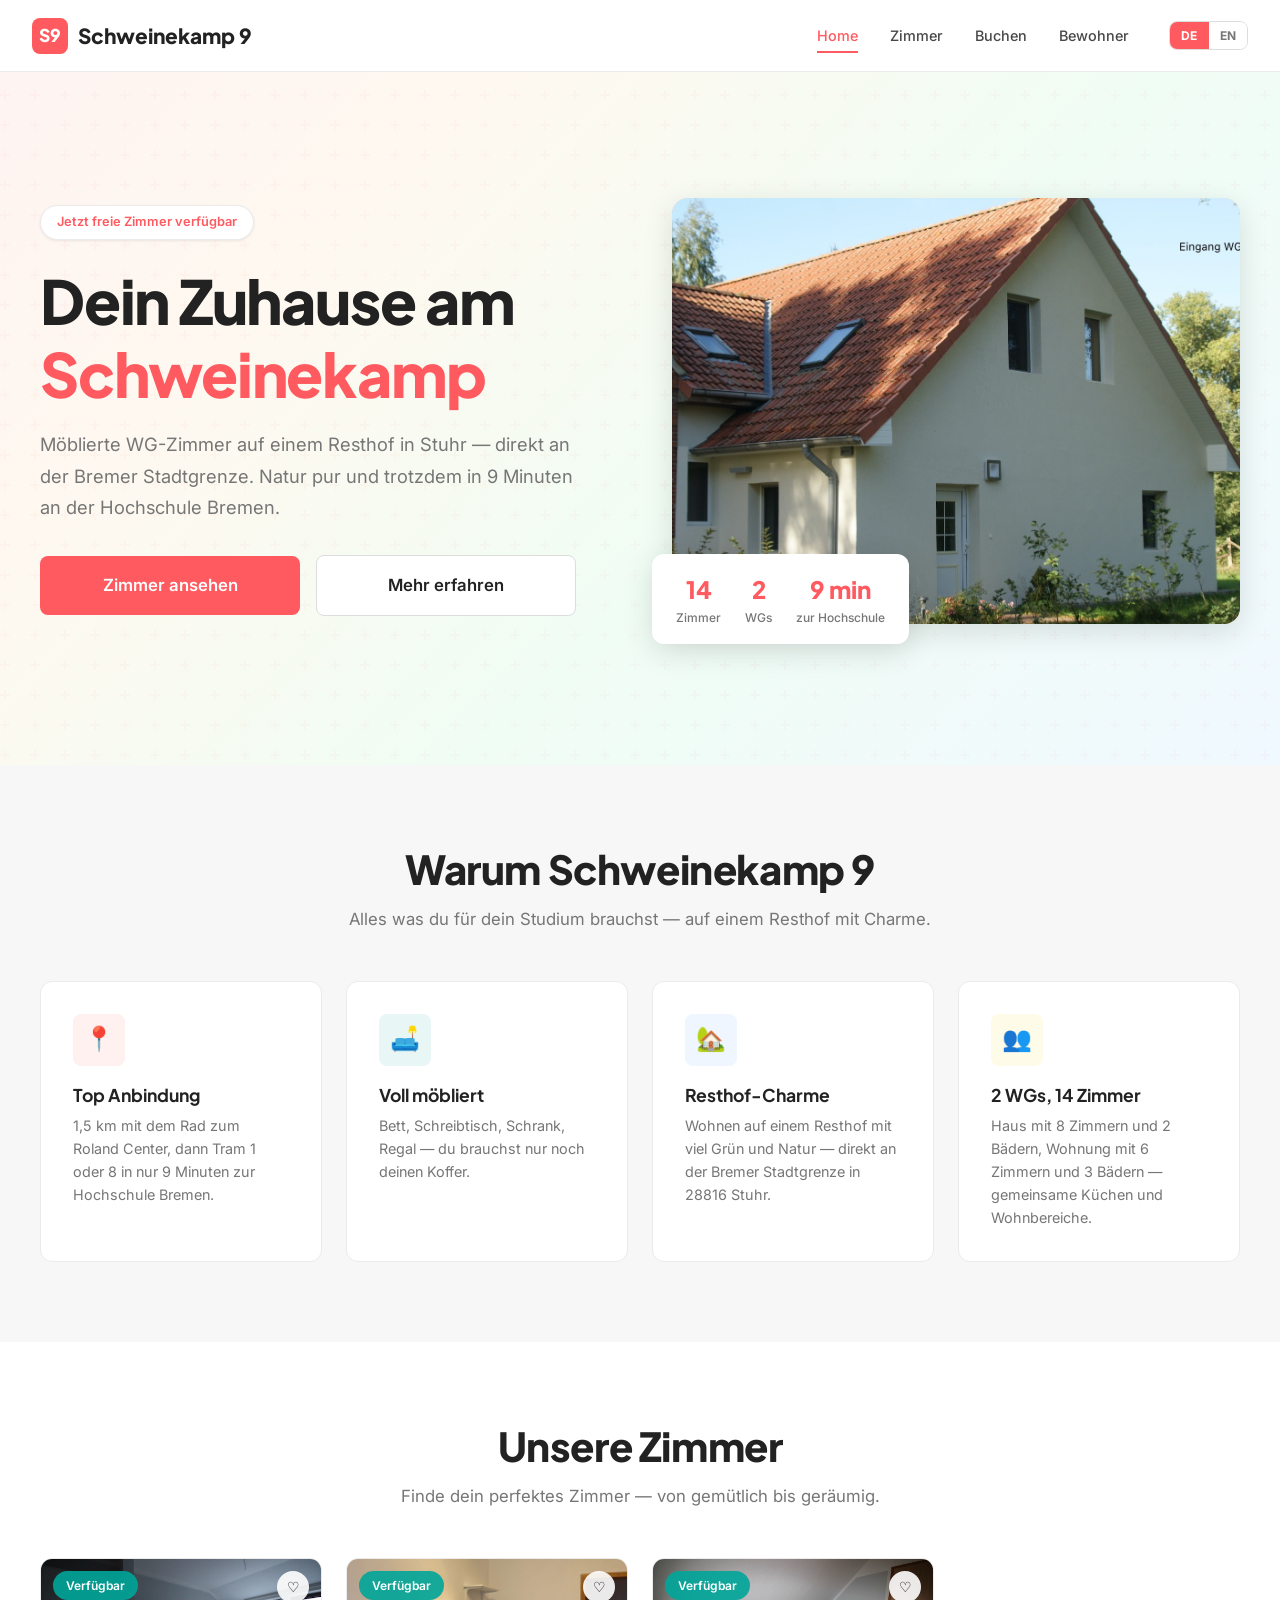
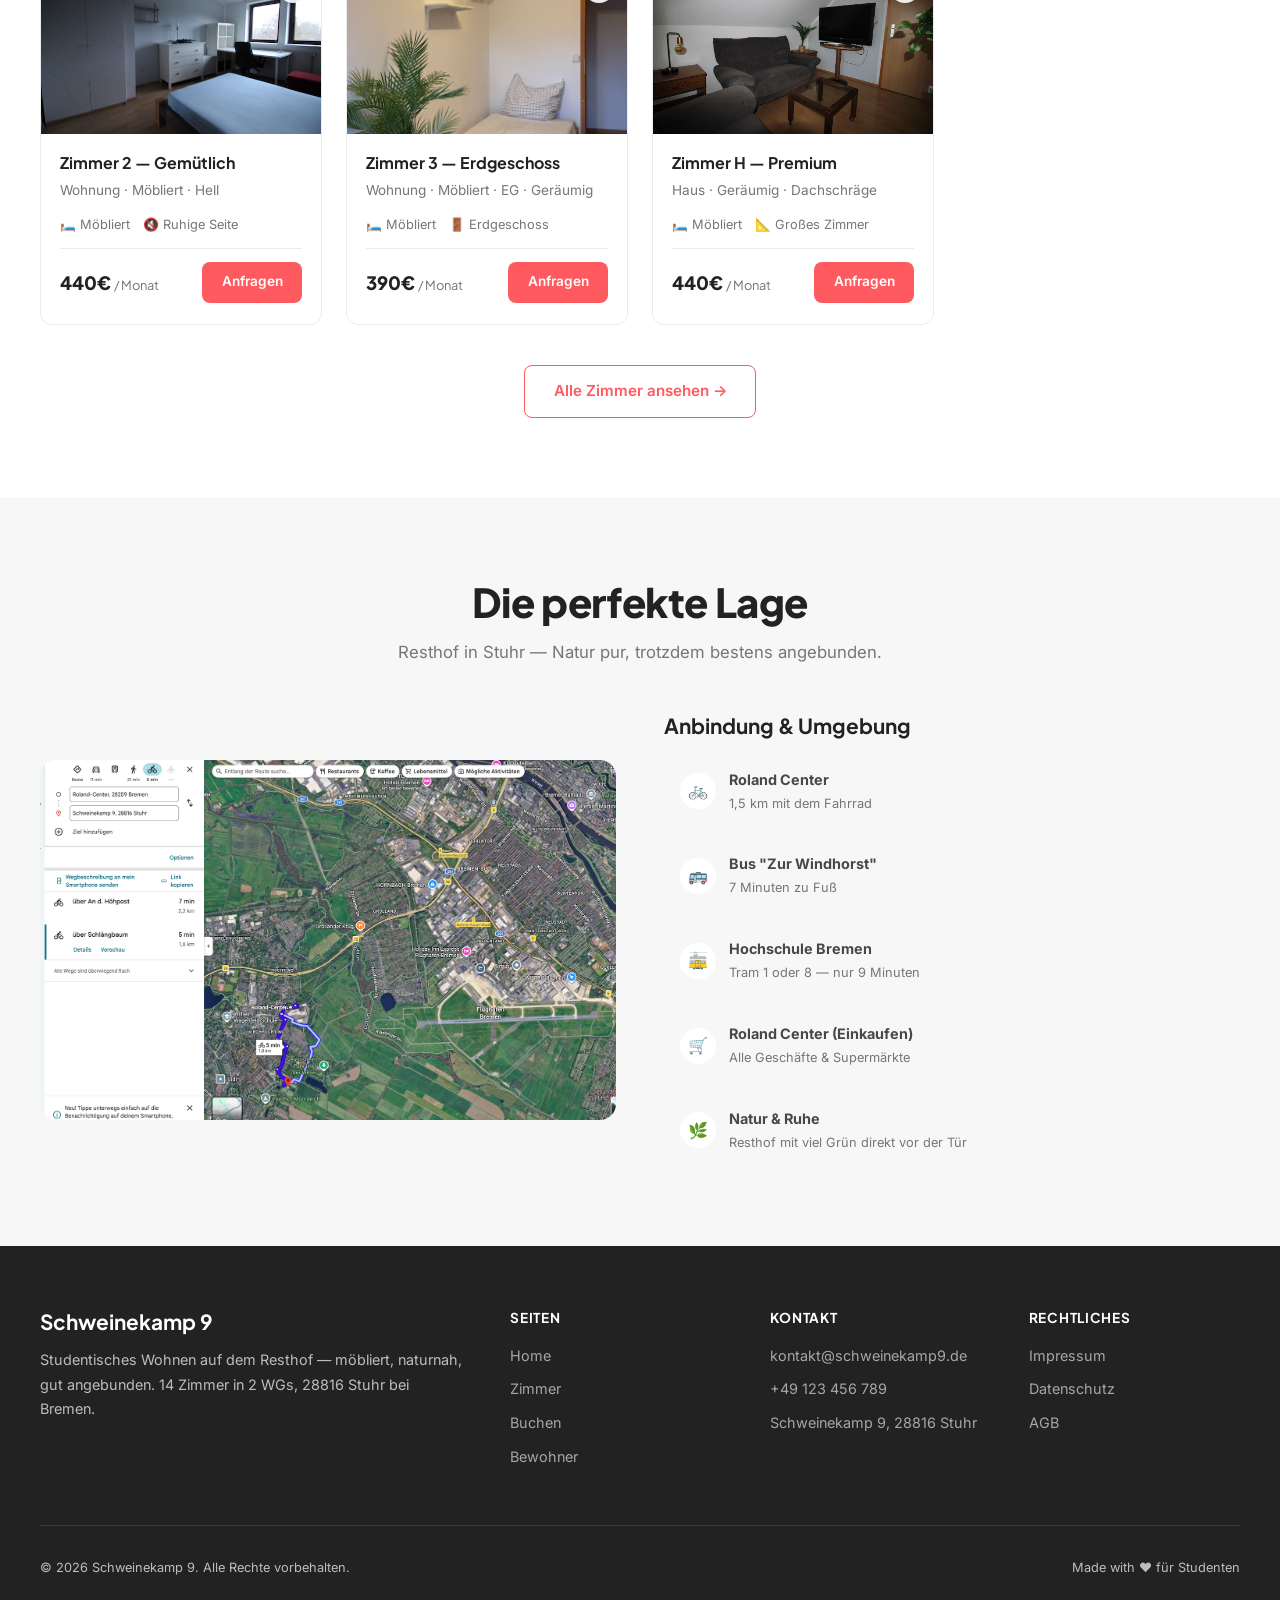
==== commit 88588a66: "Fragezeichen bei 'Warum Schweinekamp 9' entfernt Co-Authored-By: Claude Opus 4.6 <noreply@anthropic." ====
--- a/index.html
+++ b/index.html
@@ -64,7 +64,7 @@
   <section class="section section-alt" id="highlights">
     <div class="container">
       <div class="section-header">
-        <h2 data-i18n="highlights.title">Warum Schweinekamp 9?</h2>
+        <h2 data-i18n="highlights.title">Warum Schweinekamp 9</h2>
         <p data-i18n="highlights.subtitle">Alles was du für dein Studium brauchst — auf einem Resthof mit Charme.</p>
       </div>
       <div class="features-grid">
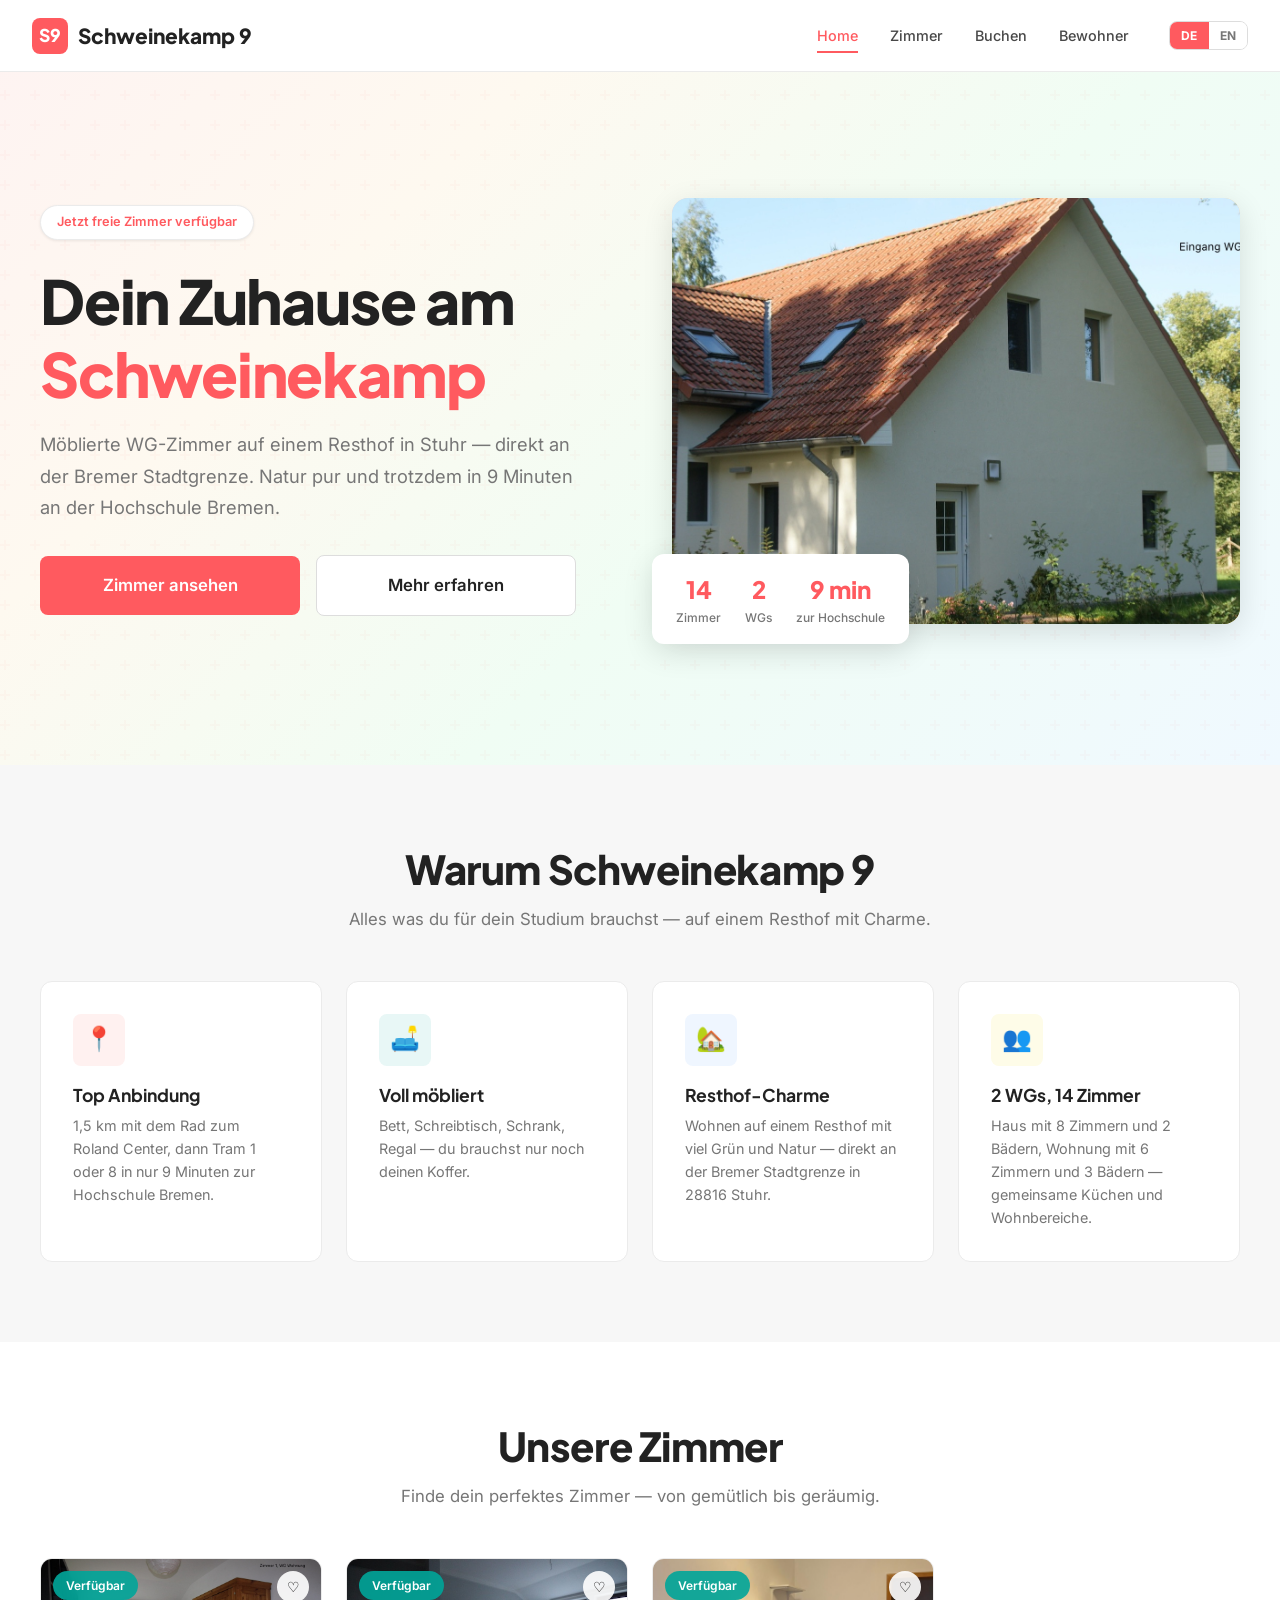
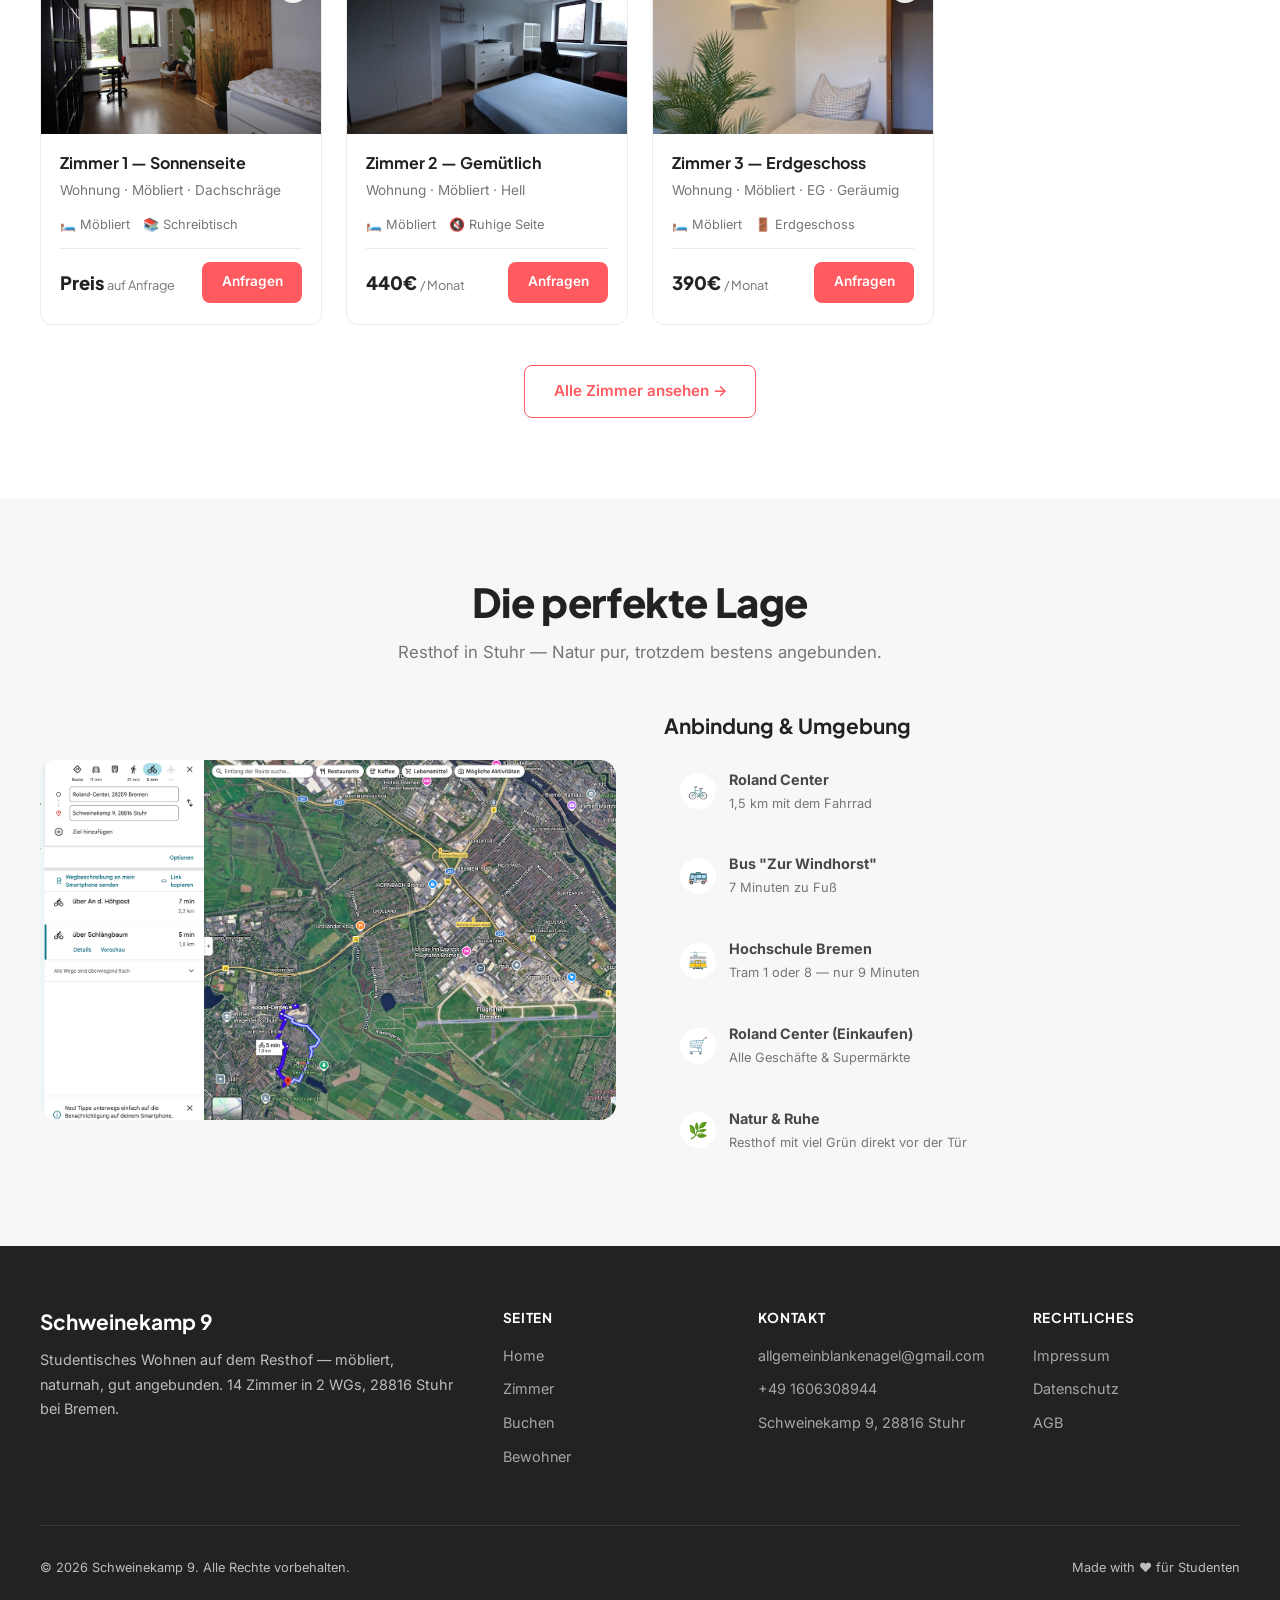
==== commit 57ec7f5d: "Kontaktdaten aktualisiert + Zimmer 1, B frei ab 01.04. - Email: allgemeinblankenagel@gmail.com - Tel" ====
--- a/index.html
+++ b/index.html
@@ -182,8 +182,8 @@
       <div>
         <h4 data-i18n="footer.contact">Kontakt</h4>
         <ul>
-          <li><a href="#">kontakt@schweinekamp9.de</a></li>
-          <li><a href="#">+49 123 456 789</a></li>
+          <li><a href="mailto:allgemeinblankenagel@gmail.com">allgemeinblankenagel@gmail.com</a></li>
+          <li><a href="tel:+491606308944">+49 1606308944</a></li>
           <li><a href="#">Schweinekamp 9, 28816 Stuhr</a></li>
         </ul>
       </div>
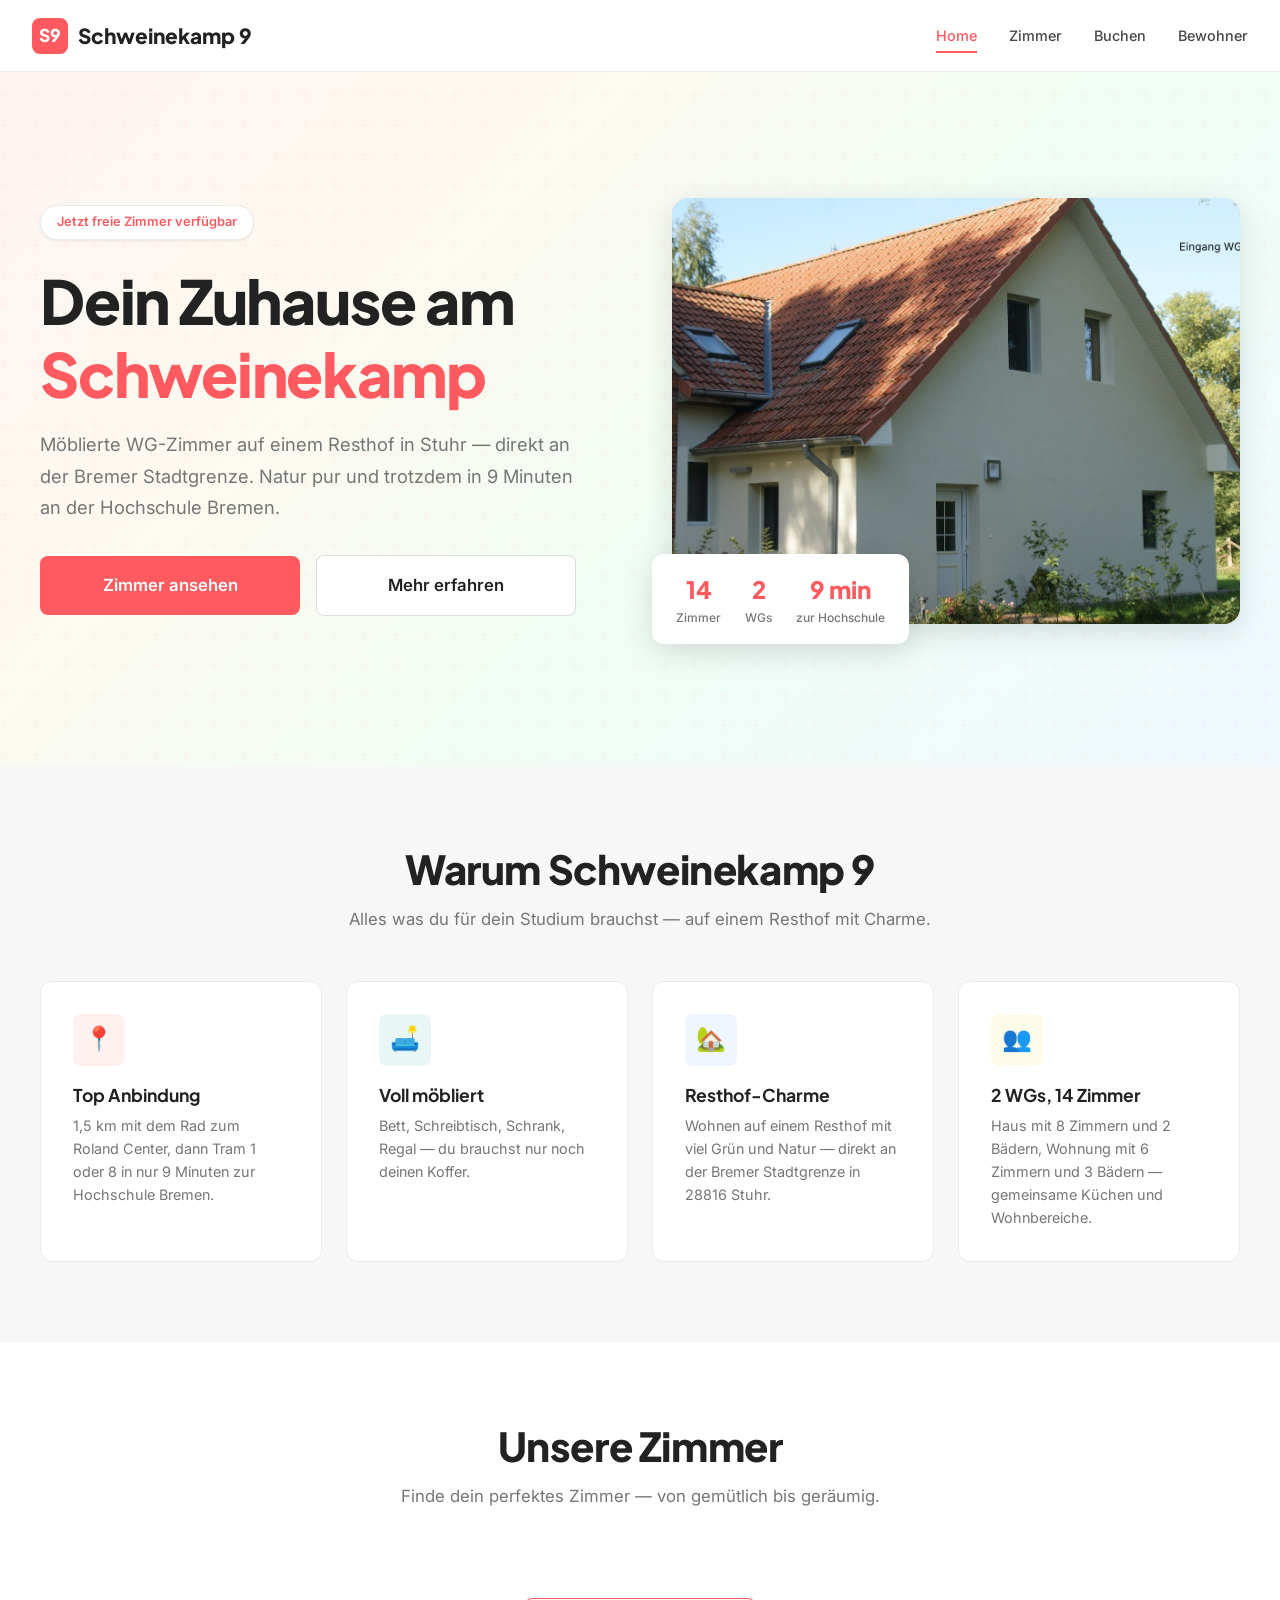
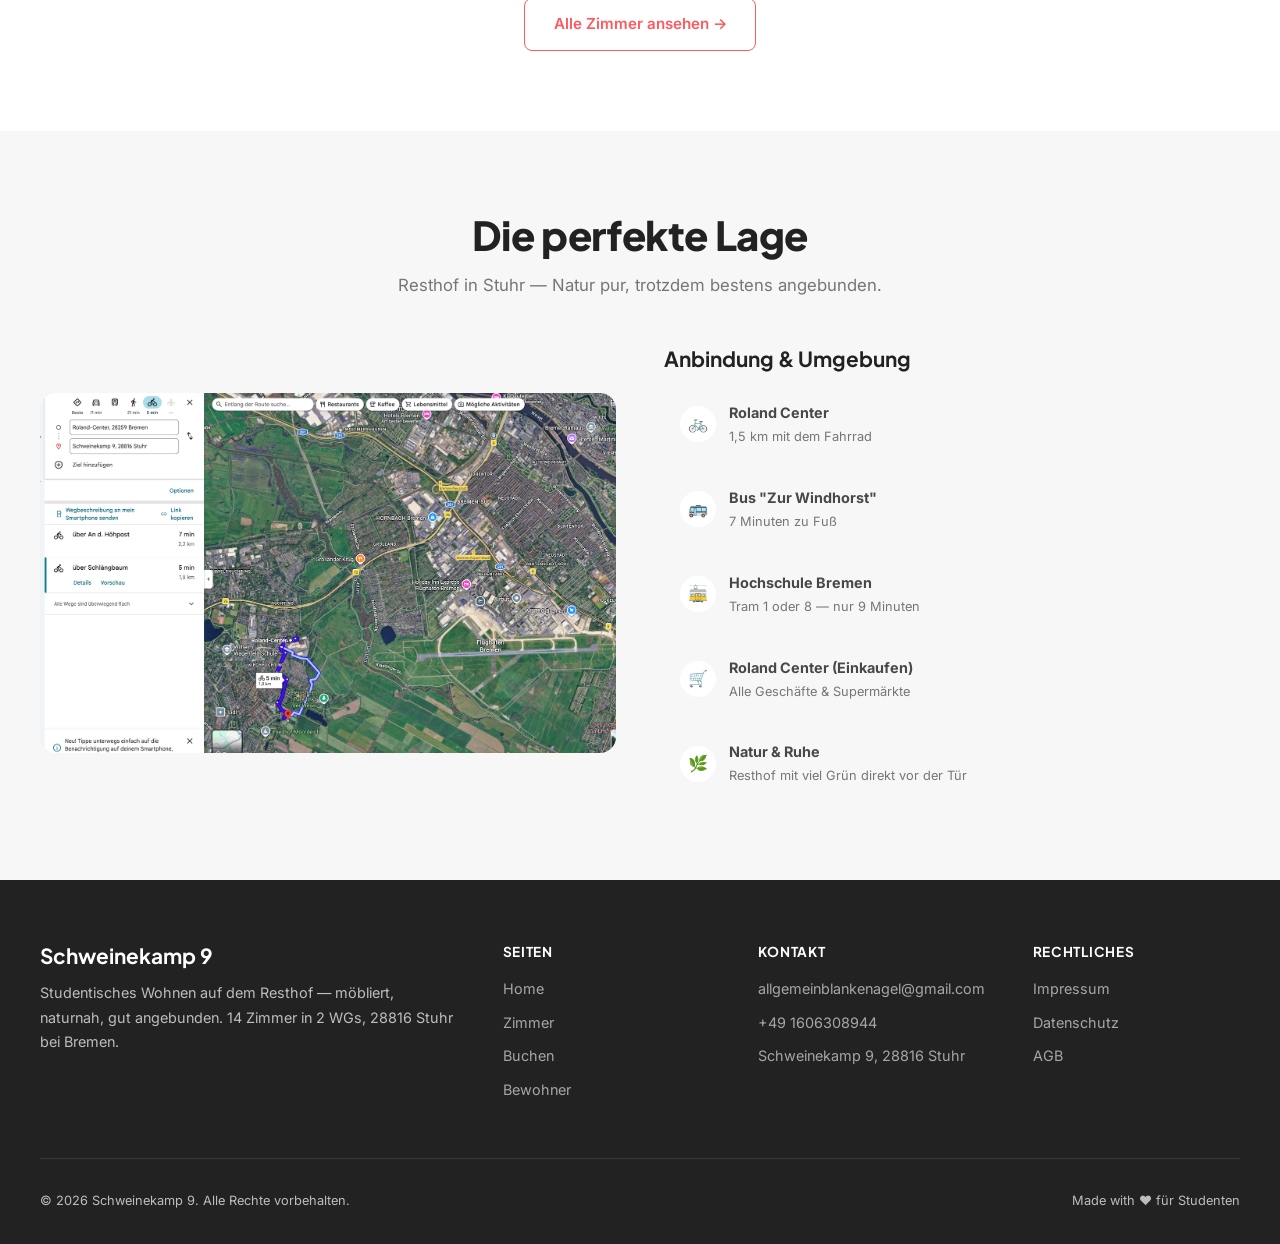
==== commit 78a43a76: "Impressum, Datenschutz & AGB Seiten erstellt - impressum.html: Angaben § 5 TMG, Haftung, Urheberrech" ====
--- a/index.html
+++ b/index.html
@@ -190,9 +190,9 @@
       <div>
         <h4 data-i18n="footer.legal">Rechtliches</h4>
         <ul>
-          <li><a href="#" data-i18n="footer.imprint">Impressum</a></li>
-          <li><a href="#" data-i18n="footer.privacy">Datenschutz</a></li>
-          <li><a href="#" data-i18n="footer.terms">AGB</a></li>
+          <li><a href="impressum.html" data-i18n="footer.imprint">Impressum</a></li>
+          <li><a href="datenschutz.html" data-i18n="footer.privacy">Datenschutz</a></li>
+          <li><a href="agb.html" data-i18n="footer.terms">AGB</a></li>
         </ul>
       </div>
     </div>
--- a/css/style.css
+++ b/css/style.css
@@ -170,6 +170,29 @@
   background: var(--bg-light);
 }
 
+/* Legal Pages */
+.legal-content h3 {
+  font-size: 1.1rem;
+  font-weight: 700;
+  color: var(--dark);
+  margin: 2rem 0 0.8rem;
+}
+
+.legal-content h3:first-child {
+  margin-top: 0;
+}
+
+.legal-content p {
+  color: var(--text-light);
+  line-height: 1.7;
+  margin-bottom: 1rem;
+}
+
+.legal-content a {
+  color: var(--coral);
+  text-decoration: underline;
+}
+
 /* Mobile Menu */
 .nav-toggle {
   display: none;
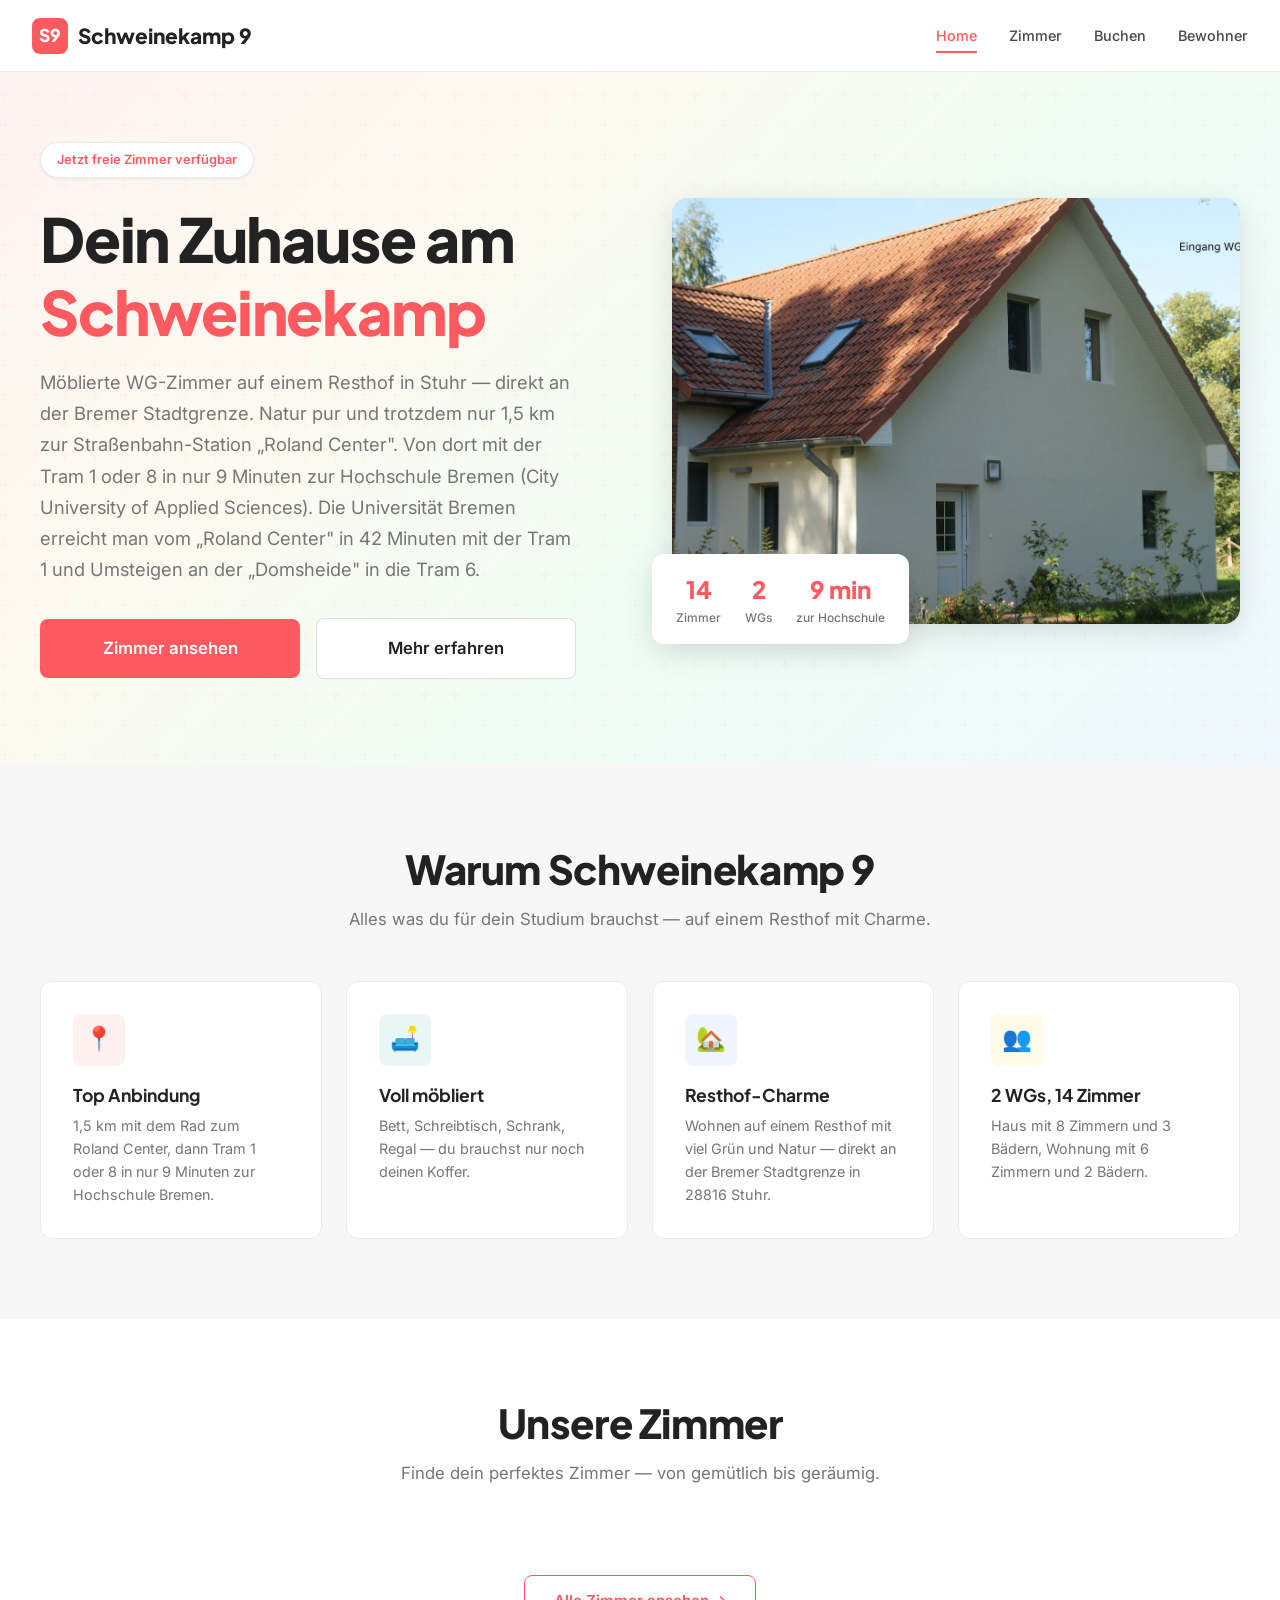
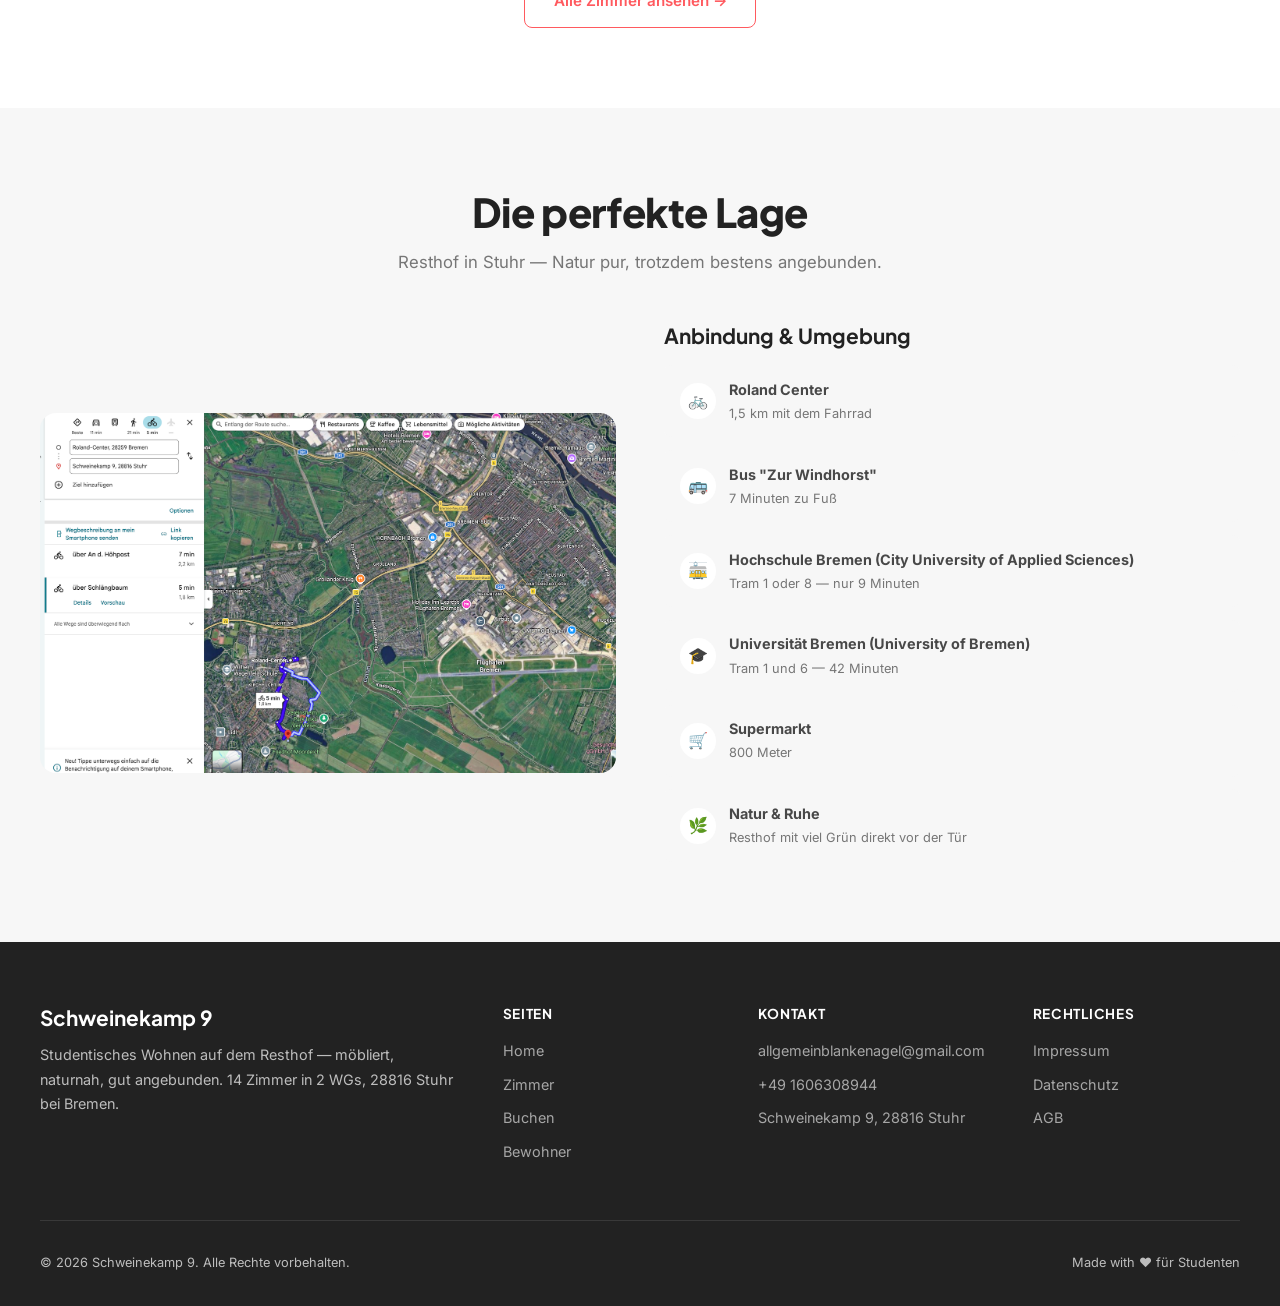
==== commit 0ba01e1e: "Website-Update: 15 Änderungen umgesetzt - Hero-Text: Detaillierte ÖPNV-Anbindung (Roland Center, Tra" ====
--- a/index.html
+++ b/index.html
@@ -32,7 +32,7 @@
       <div class="hero-text">
         <div class="hero-badge" data-i18n="hero.badge">Jetzt freie Zimmer verfügbar</div>
         <h1 data-i18n-html="hero.title">Dein Zuhause am <span>Schweinekamp</span></h1>
-        <p class="hero-subtitle" data-i18n="hero.subtitle">Möblierte WG-Zimmer auf einem Resthof in Stuhr — direkt an der Bremer Stadtgrenze. Natur pur und trotzdem in 9 Minuten an der Hochschule Bremen.</p>
+        <p class="hero-subtitle" data-i18n="hero.subtitle">Möblierte WG-Zimmer auf einem Resthof in Stuhr — direkt an der Bremer Stadtgrenze. Natur pur und trotzdem nur 1,5 km zur Straßenbahn-Station „Roland Center". Von dort mit der Tram 1 oder 8 in nur 9 Minuten zur Hochschule Bremen (City University of Applied Sciences). Die Universität Bremen erreicht man vom „Roland Center" in 42 Minuten mit der Tram 1 und Umsteigen an der „Domsheide" in die Tram 6.</p>
         <div class="hero-actions">
           <a href="zimmer.html" class="btn btn-primary btn-lg" data-i18n="hero.btn.rooms">Zimmer ansehen</a>
           <a href="#highlights" class="btn btn-secondary btn-lg" data-i18n="hero.btn.more">Mehr erfahren</a>
@@ -86,7 +86,7 @@
         <div class="feature-card">
           <div class="feature-icon yellow">👥</div>
           <h3 data-i18n="feature.wgs.title">2 WGs, 14 Zimmer</h3>
-          <p data-i18n="feature.wgs.text">Haus mit 8 Zimmern und 2 Bädern, Wohnung mit 6 Zimmern und 3 Bädern — gemeinsame Küchen und Wohnbereiche.</p>
+          <p data-i18n="feature.wgs.text">Haus mit 8 Zimmern und 3 Bädern, Wohnung mit 6 Zimmern und 2 Bädern.</p>
         </div>
       </div>
     </div>
@@ -139,15 +139,22 @@
             <div class="location-item">
               <div class="location-item-icon">🚋</div>
               <div>
-                <strong data-i18n="location.uni">Hochschule Bremen</strong><br>
+                <strong data-i18n="location.uni">Hochschule Bremen (City University of Applied Sciences)</strong><br>
                 <span style="font-size: 0.8rem; color: var(--text-light);" data-i18n="location.uni.detail">Tram 1 oder 8 — nur 9 Minuten</span>
               </div>
             </div>
             <div class="location-item">
+              <div class="location-item-icon">🎓</div>
+              <div>
+                <strong data-i18n="location.unibremen">Universität Bremen (University of Bremen)</strong><br>
+                <span style="font-size: 0.8rem; color: var(--text-light);" data-i18n="location.unibremen.detail">Tram 1 und 6 — 42 Minuten</span>
+              </div>
+            </div>
+            <div class="location-item">
               <div class="location-item-icon">🛒</div>
               <div>
-                <strong data-i18n="location.shopping">Roland Center (Einkaufen)</strong><br>
-                <span style="font-size: 0.8rem; color: var(--text-light);" data-i18n="location.shopping.detail">Alle Geschäfte & Supermärkte</span>
+                <strong data-i18n="location.shopping">Supermarkt</strong><br>
+                <span style="font-size: 0.8rem; color: var(--text-light);" data-i18n="location.shopping.detail">800 Meter</span>
               </div>
             </div>
             <div class="location-item">
--- a/css/style.css
+++ b/css/style.css
@@ -565,28 +565,6 @@
   color: white;
 }
 
-.room-card-heart {
-  position: absolute;
-  top: 12px;
-  right: 12px;
-  width: 32px;
-  height: 32px;
-  border-radius: 50%;
-  background: rgba(255,255,255,0.9);
-  display: flex;
-  align-items: center;
-  justify-content: center;
-  cursor: pointer;
-  transition: var(--transition);
-  border: none;
-  font-size: 0.9rem;
-}
-
-.room-card-heart:hover {
-  transform: scale(1.1);
-  background: white;
-}
-
 .room-card-body {
   padding: 1rem 1.2rem 1.3rem;
 }
@@ -638,6 +616,54 @@
 .room-card-price span {
   font-size: 0.8rem;
   font-weight: 400;
+  color: var(--text-light);
+}
+
+/* ===== SHARED AREA CARDS ===== */
+.shared-areas-grid {
+  display: grid;
+  grid-template-columns: repeat(3, 1fr);
+  gap: 0.8rem;
+}
+
+.shared-area-card {
+  display: flex;
+  align-items: center;
+  gap: 1rem;
+  background: var(--bg-light);
+  border-radius: var(--radius-md);
+  padding: 0.6rem;
+  transition: var(--transition);
+}
+
+.shared-area-image {
+  width: 80px;
+  height: 80px;
+  border-radius: var(--radius-sm);
+  overflow: hidden;
+  flex-shrink: 0;
+}
+
+.shared-area-image img {
+  width: 100%;
+  height: 100%;
+  object-fit: cover;
+}
+
+.shared-area-body {
+  min-width: 0;
+}
+
+.shared-area-title {
+  font-family: 'Plus Jakarta Sans', sans-serif;
+  font-size: 0.9rem;
+  font-weight: 700;
+  color: var(--dark);
+  margin-bottom: 0.15rem;
+}
+
+.shared-area-details {
+  font-size: 0.8rem;
   color: var(--text-light);
 }
 
@@ -737,21 +763,36 @@
 
 .filter-group select,
 .filter-group input {
-  padding: 0.5rem 0.8rem;
-  border: 1px solid var(--border);
+  padding: 0.6rem 2.2rem 0.6rem 1rem;
+  border: 1.5px solid var(--border);
   border-radius: var(--radius-sm);
-  font-size: 0.85rem;
+  font-size: 0.9rem;
   font-family: 'Inter', sans-serif;
+  font-weight: 500;
   color: var(--dark);
-  background: white;
+  background: var(--bg-light);
   cursor: pointer;
   transition: var(--transition);
+  -webkit-appearance: none;
+  -moz-appearance: none;
+  appearance: none;
+  background-image: url("data:image/svg+xml,%3Csvg xmlns='http://www.w3.org/2000/svg' width='12' height='12' viewBox='0 0 24 24' fill='none' stroke='%23767676' stroke-width='2.5' stroke-linecap='round' stroke-linejoin='round'%3E%3Cpolyline points='6 9 12 15 18 9'%3E%3C/polyline%3E%3C/svg%3E");
+  background-repeat: no-repeat;
+  background-position: right 0.8rem center;
+  min-width: 160px;
+}
+
+.filter-group select:hover,
+.filter-group input:hover {
+  border-color: var(--text-light);
+  background-color: white;
 }
 
 .filter-group select:focus,
 .filter-group input:focus {
   outline: none;
   border-color: var(--coral);
+  background-color: white;
   box-shadow: 0 0 0 3px rgba(255, 90, 95, 0.1);
 }
 
@@ -1426,9 +1467,14 @@
   .filter-group select,
   .filter-group input {
     width: 100%;
+    min-width: unset;
   }
 
   .rooms-grid {
+    grid-template-columns: 1fr;
+  }
+
+  .shared-areas-grid {
     grid-template-columns: 1fr;
   }
 
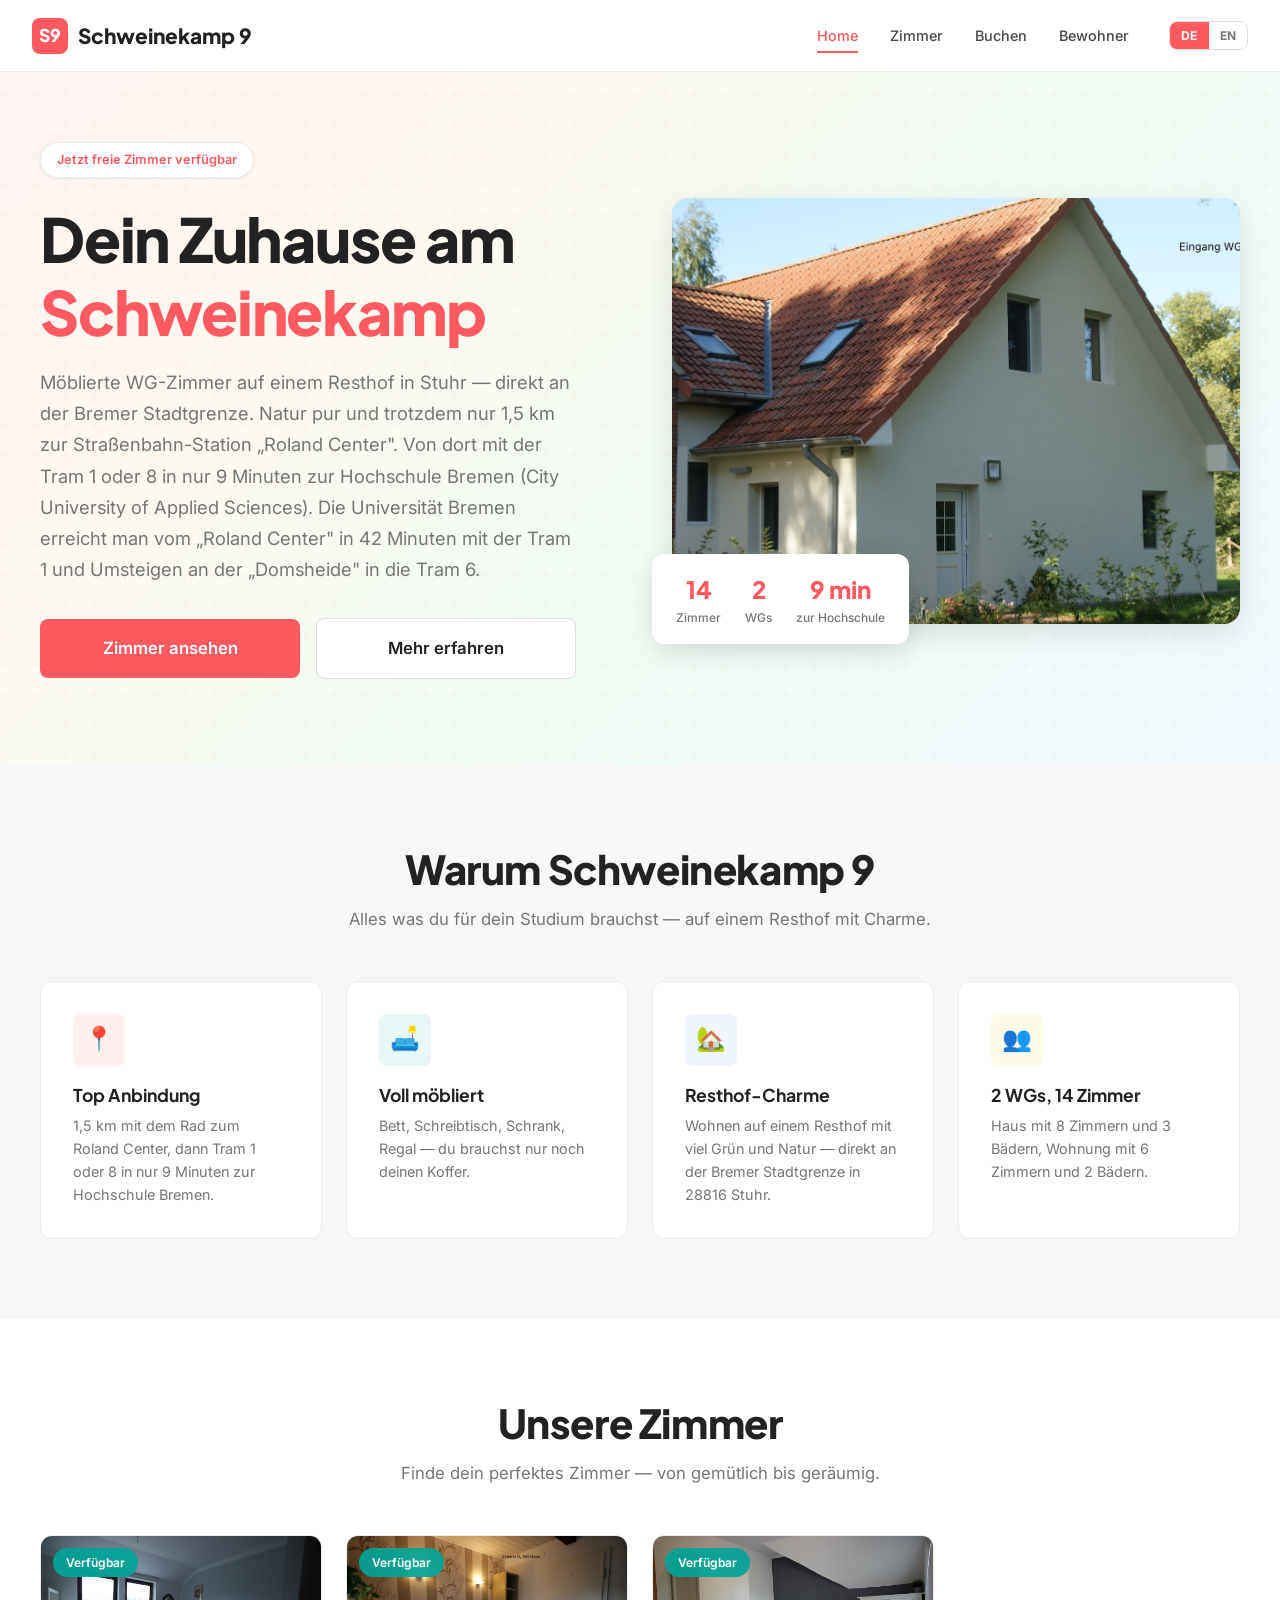
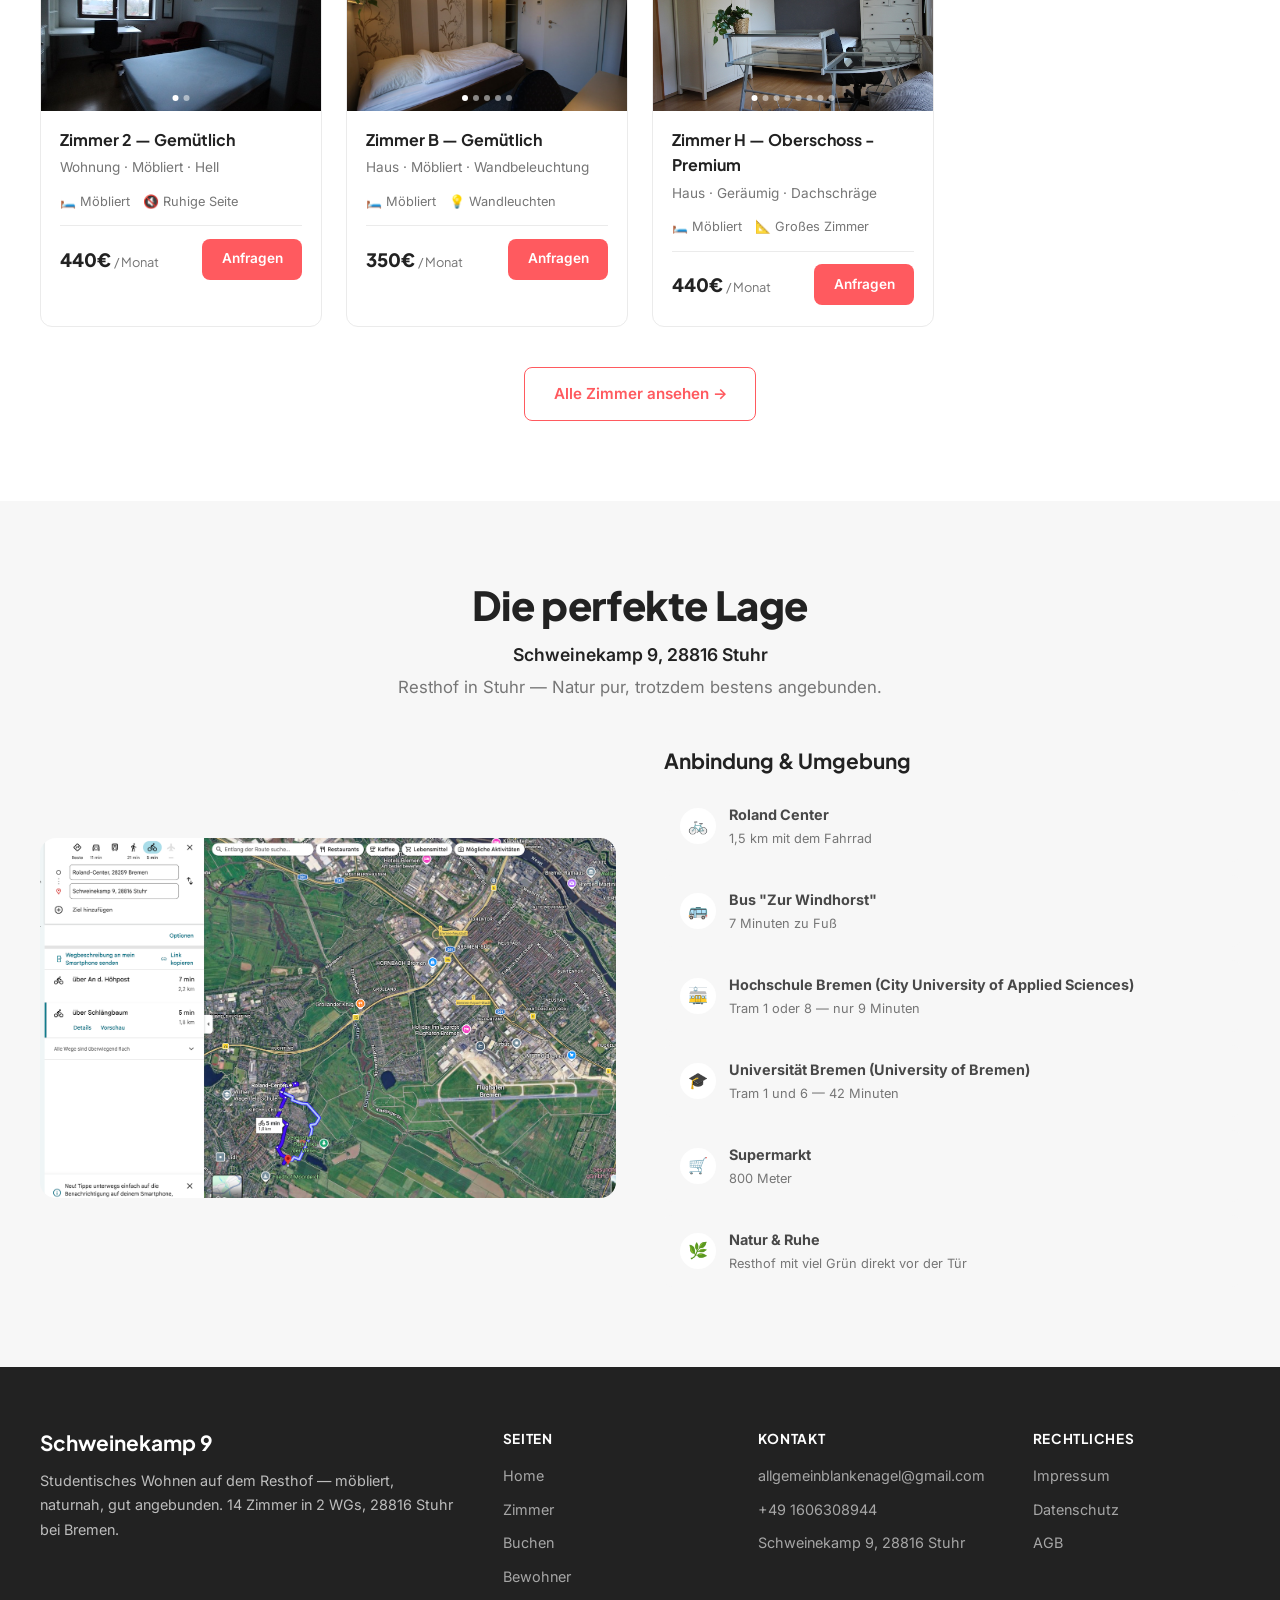
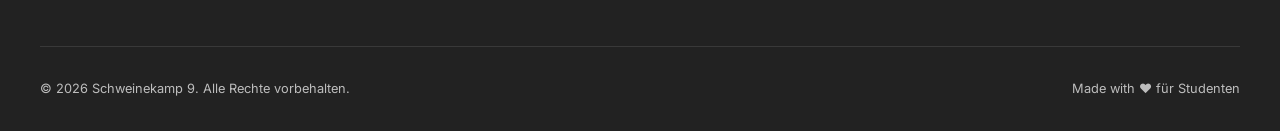
==== commit 5ab01bf7: "Buchen: Mietende-Feld, Adresse auf Startseite, Bildergalerie Zimmer - Neues Pflichtfeld "Ende der Mi" ====
--- a/index.html
+++ b/index.html
@@ -113,6 +113,7 @@
     <div class="container">
       <div class="section-header">
         <h2 data-i18n="location.title">Die perfekte Lage</h2>
+        <p style="font-size: 1.1rem; font-weight: 600; color: var(--dark); margin-bottom: 0.3rem;">Schweinekamp 9, 28816 Stuhr</p>
         <p data-i18n="location.subtitle">Resthof in Stuhr — Natur pur, trotzdem bestens angebunden.</p>
       </div>
       <div class="map-section">
--- a/css/style.css
+++ b/css/style.css
@@ -539,6 +539,57 @@
   object-fit: cover;
 }
 
+/* ===== ROOM CARD CAROUSEL ===== */
+.carousel-btn {
+  position: absolute;
+  top: 50%;
+  transform: translateY(-50%);
+  width: 32px;
+  height: 32px;
+  border-radius: 50%;
+  background: rgba(255,255,255,0.9);
+  border: none;
+  cursor: pointer;
+  font-size: 1.2rem;
+  line-height: 1;
+  color: var(--dark);
+  display: flex;
+  align-items: center;
+  justify-content: center;
+  box-shadow: 0 2px 8px rgba(0,0,0,0.15);
+  opacity: 0;
+  transition: opacity 0.2s;
+  z-index: 5;
+}
+
+.room-card:hover .carousel-btn { opacity: 1; }
+.carousel-prev { left: 8px; }
+.carousel-next { right: 8px; }
+.carousel-btn:hover { background: white; transform: translateY(-50%) scale(1.1); }
+
+.carousel-dots {
+  position: absolute;
+  bottom: 10px;
+  left: 50%;
+  transform: translateX(-50%);
+  display: flex;
+  gap: 5px;
+  z-index: 5;
+}
+
+.carousel-dot {
+  width: 6px;
+  height: 6px;
+  border-radius: 50%;
+  background: rgba(255,255,255,0.5);
+  cursor: pointer;
+  transition: background 0.2s;
+}
+
+.carousel-dot.active {
+  background: white;
+}
+
 .room-badge {
   position: absolute;
   top: 12px;
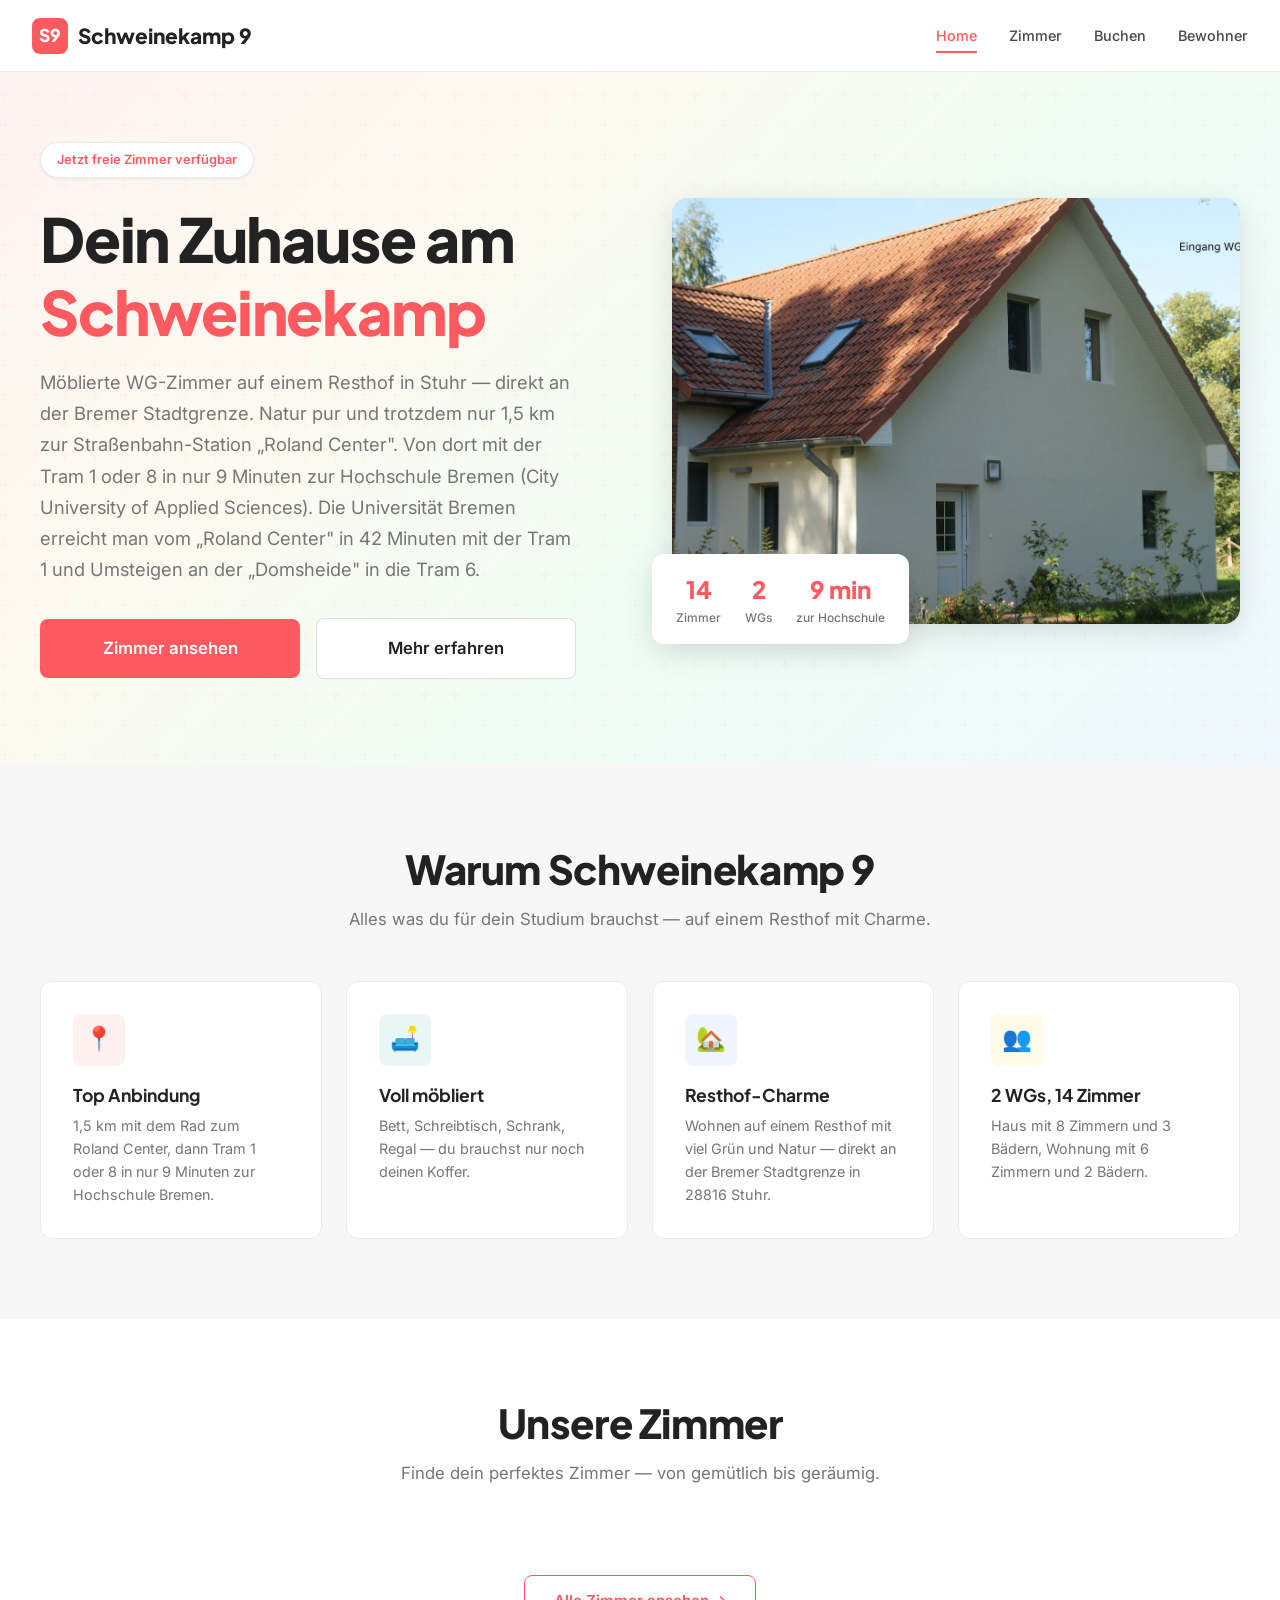
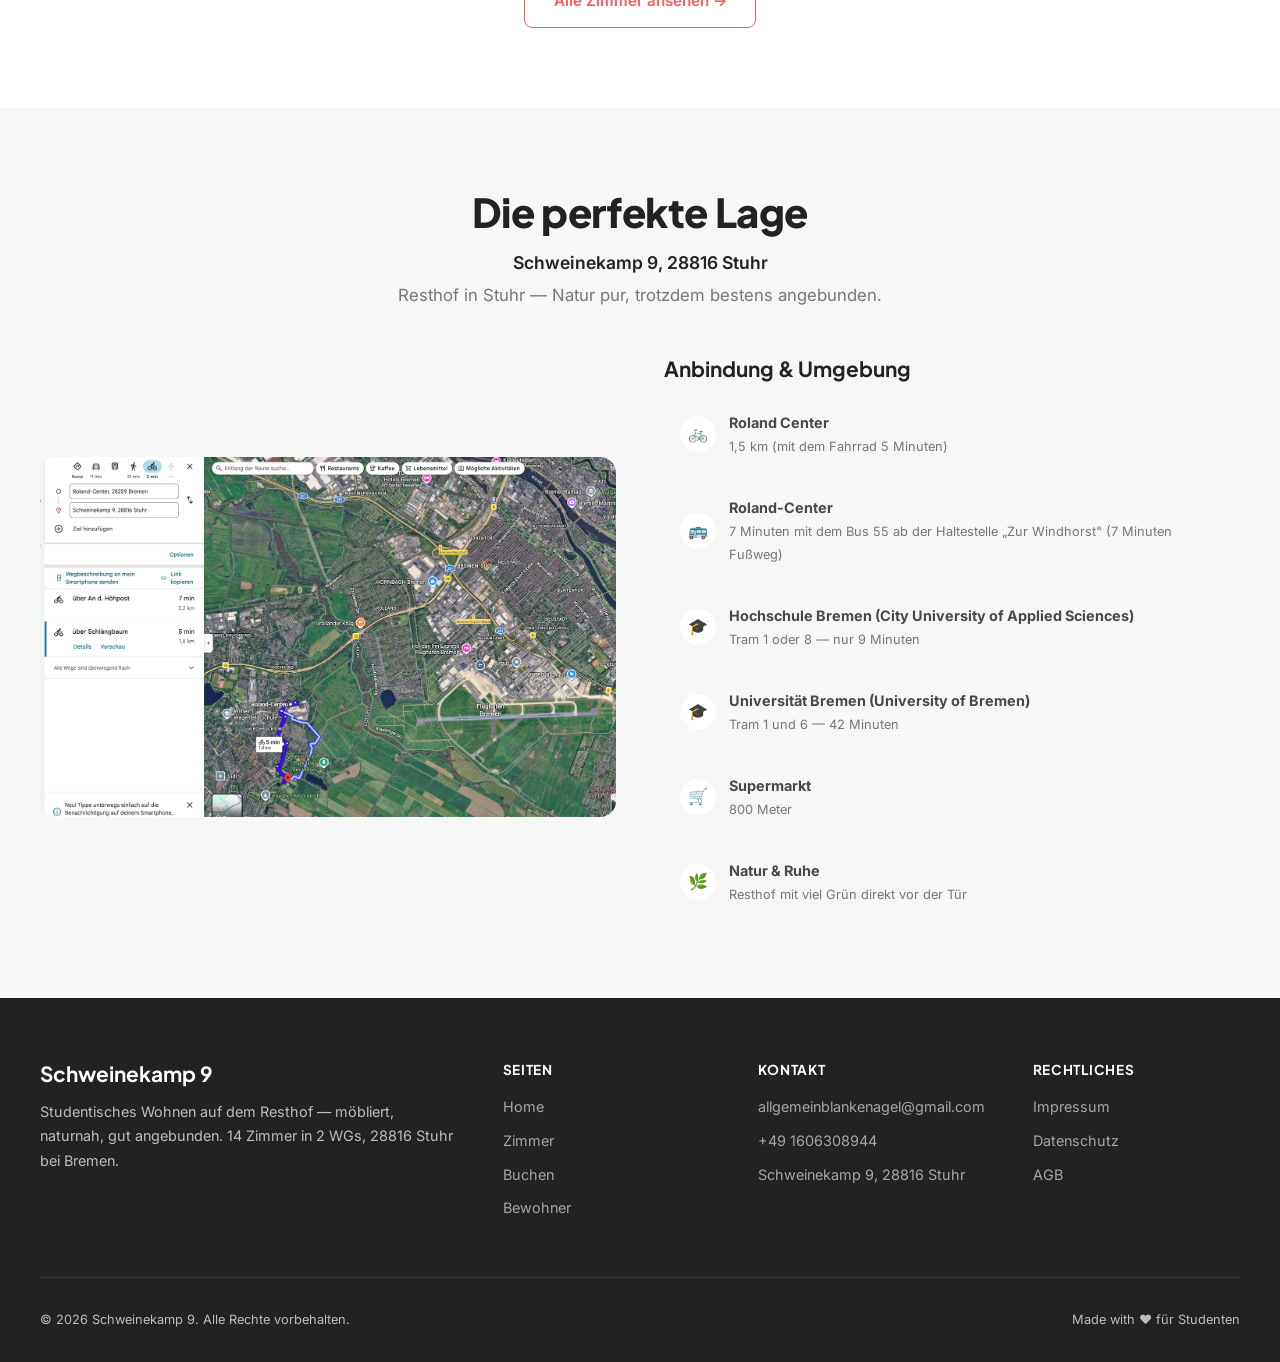
==== commit 3679115c: "Update location info, fix occupied rooms in booking select - Roland Center detail: add bike time (5 " ====
--- a/index.html
+++ b/index.html
@@ -127,18 +127,18 @@
               <div class="location-item-icon">🚲</div>
               <div>
                 <strong data-i18n="location.roland">Roland Center</strong><br>
-                <span style="font-size: 0.8rem; color: var(--text-light);" data-i18n="location.roland.detail">1,5 km mit dem Fahrrad</span>
+                <span style="font-size: 0.8rem; color: var(--text-light);" data-i18n="location.roland.detail">1,5 km (mit dem Fahrrad 5 Minuten)</span>
               </div>
             </div>
             <div class="location-item">
               <div class="location-item-icon">🚌</div>
               <div>
-                <strong data-i18n="location.bus">Bus "Zur Windhorst"</strong><br>
-                <span style="font-size: 0.8rem; color: var(--text-light);" data-i18n="location.bus.detail">7 Minuten zu Fuß</span>
-              </div>
-            </div>
-            <div class="location-item">
-              <div class="location-item-icon">🚋</div>
+                <strong data-i18n="location.bus">Roland-Center</strong><br>
+                <span style="font-size: 0.8rem; color: var(--text-light);" data-i18n="location.bus.detail">7 Minuten mit dem Bus 55 ab der Haltestelle „Zur Windhorst" (7 Minuten Fußweg)</span>
+              </div>
+            </div>
+            <div class="location-item">
+              <div class="location-item-icon">🎓</div>
               <div>
                 <strong data-i18n="location.uni">Hochschule Bremen (City University of Applied Sciences)</strong><br>
                 <span style="font-size: 0.8rem; color: var(--text-light);" data-i18n="location.uni.detail">Tram 1 oder 8 — nur 9 Minuten</span>
--- a/css/style.css
+++ b/css/style.css
@@ -562,7 +562,8 @@
   z-index: 5;
 }
 
-.room-card:hover .carousel-btn { opacity: 1; }
+.room-card:hover .carousel-btn,
+.form-sidebar-image .carousel-btn { opacity: 1; }
 .carousel-prev { left: 8px; }
 .carousel-next { right: 8px; }
 .carousel-btn:hover { background: white; transform: translateY(-50%) scale(1.1); }
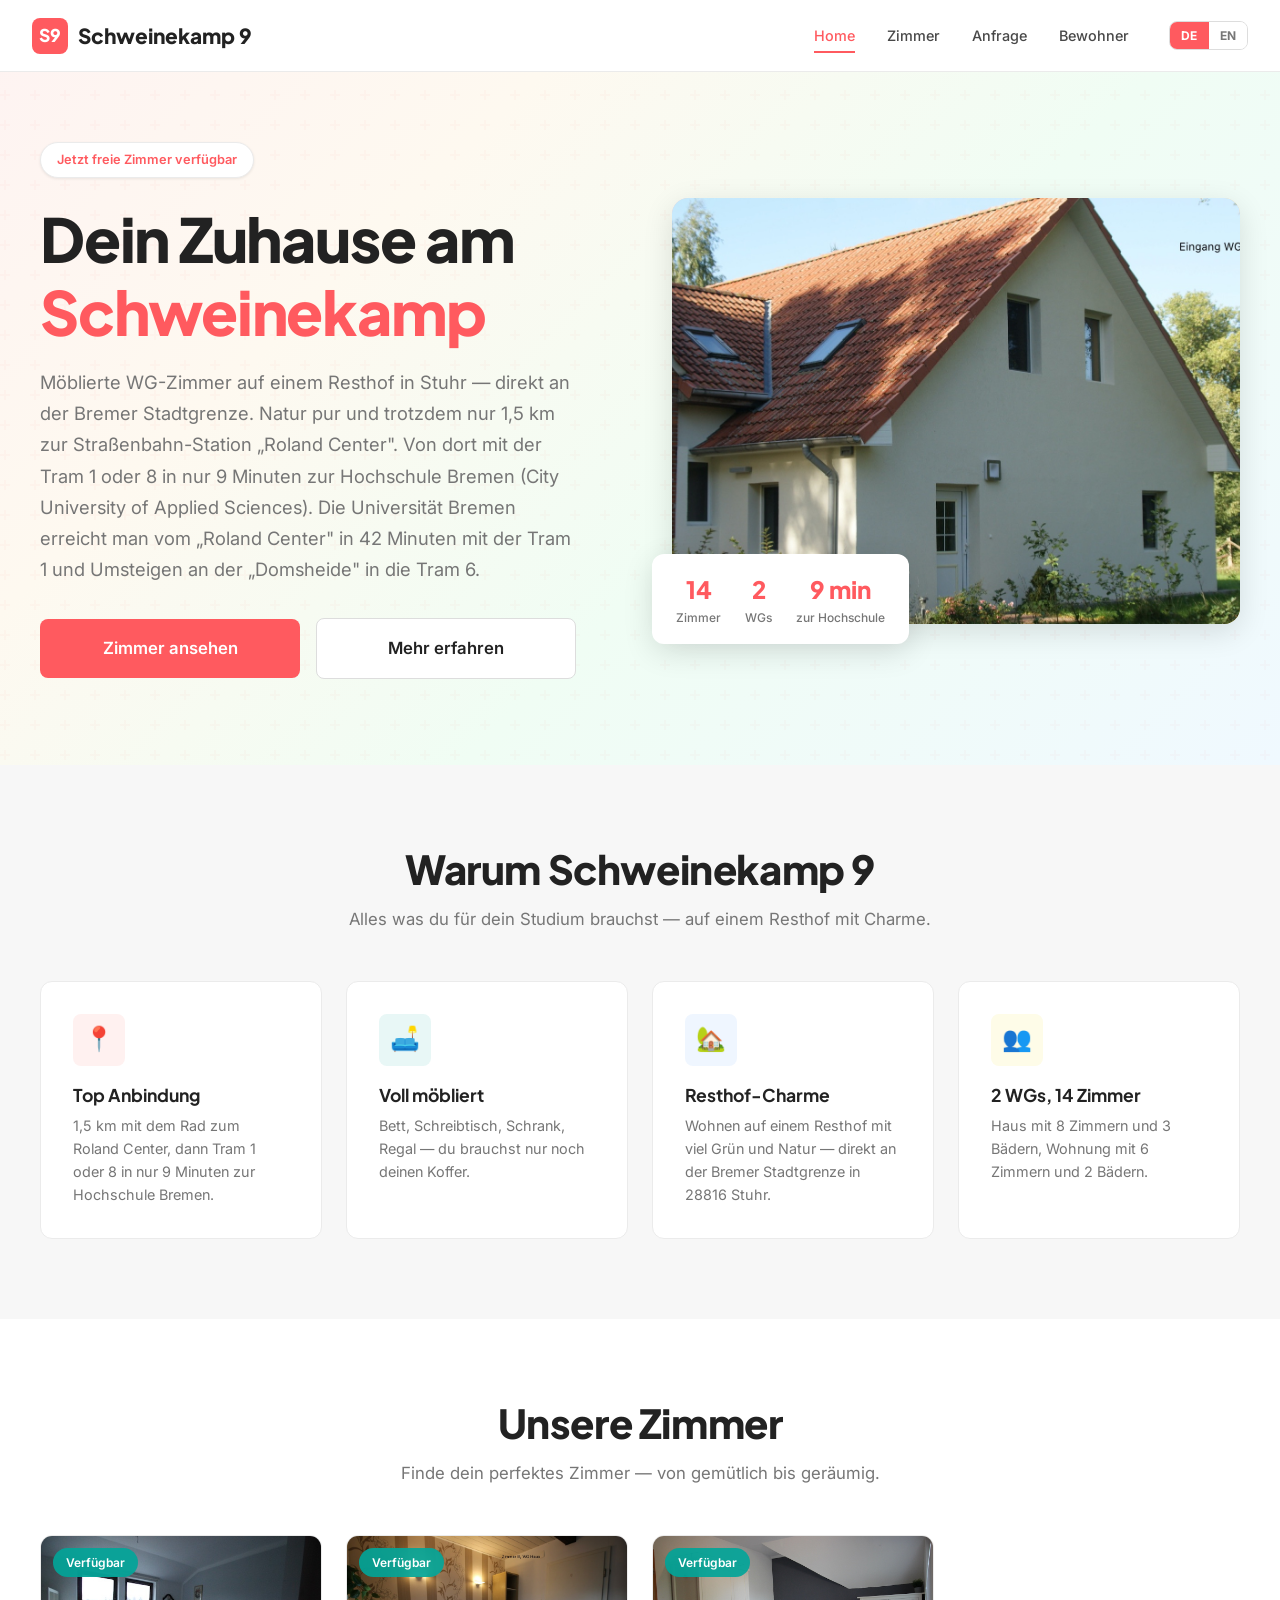
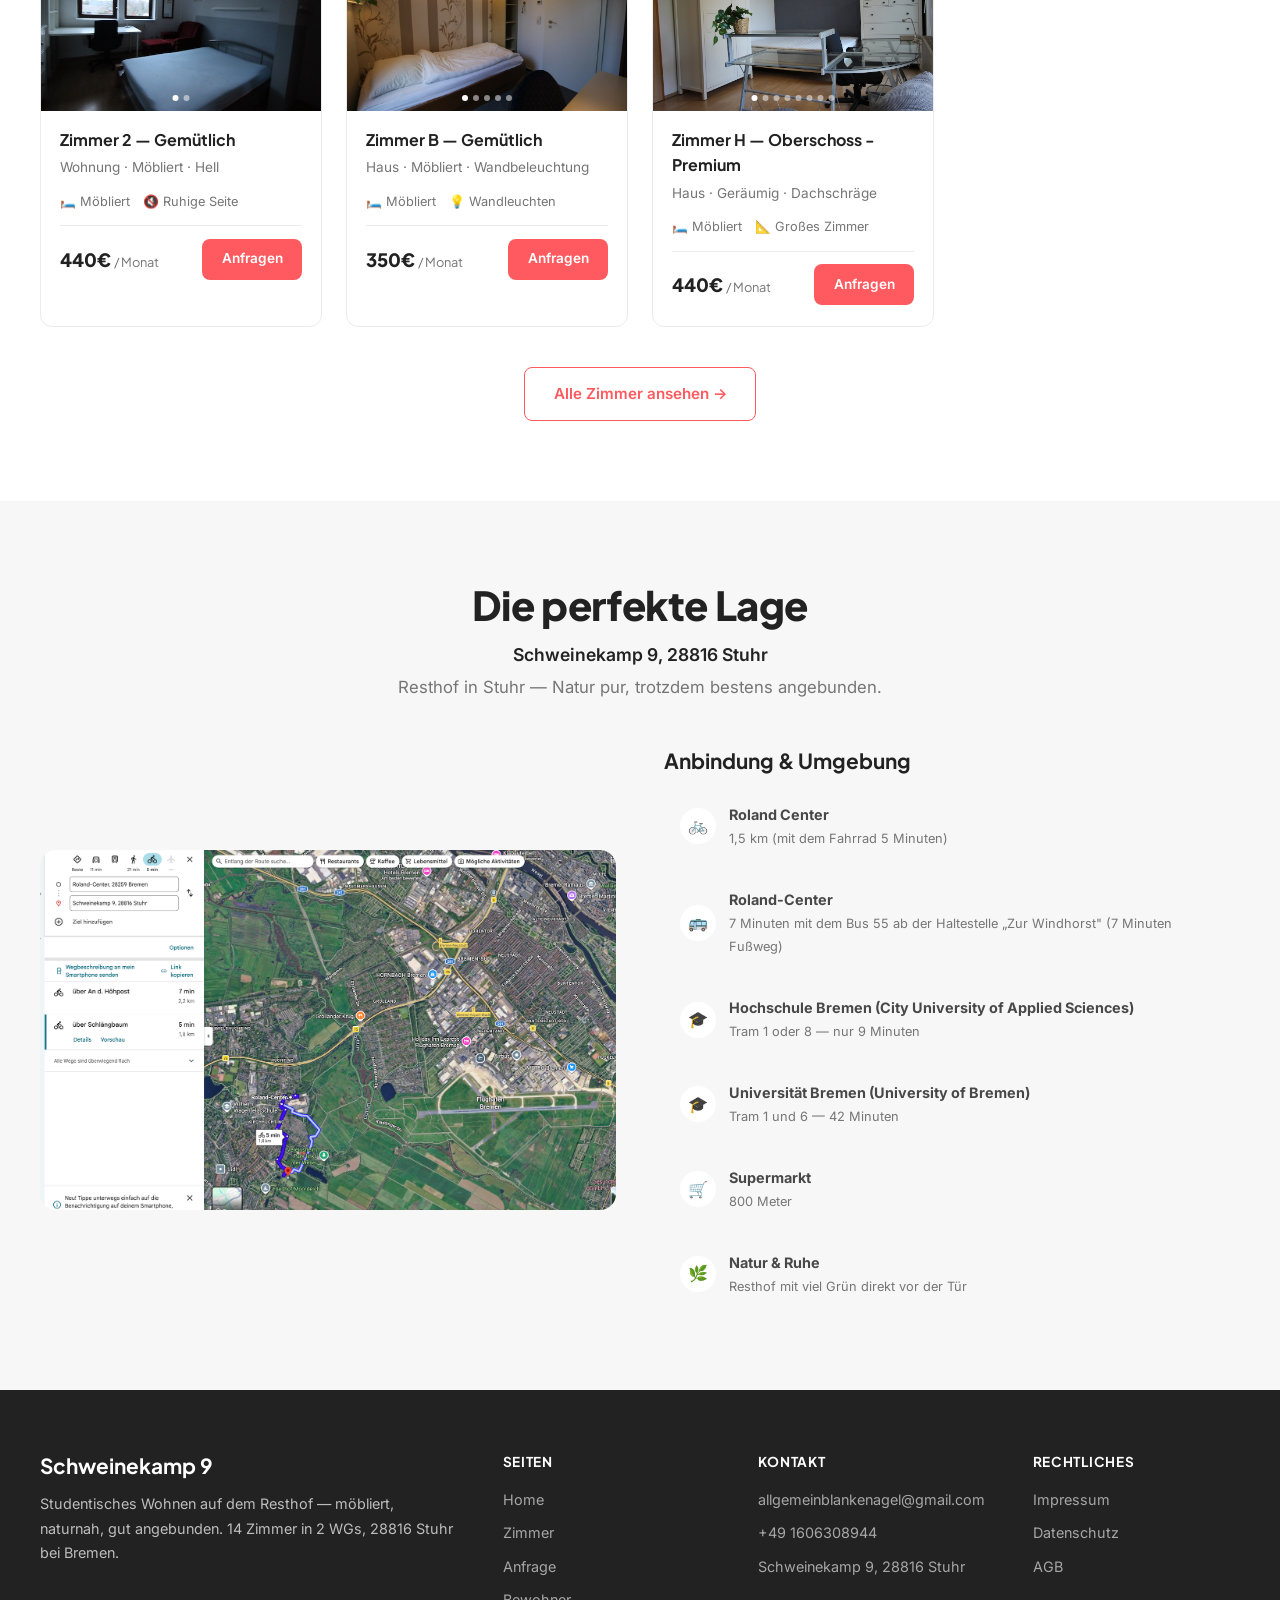
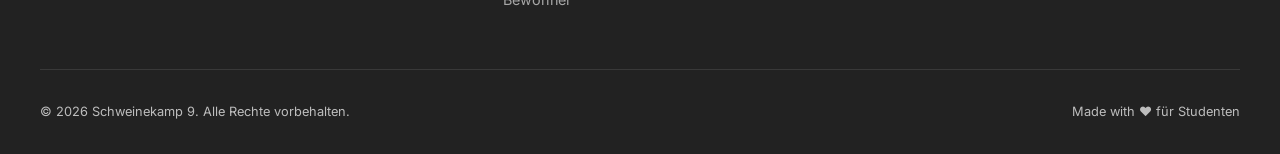
==== commit c216d495: "Remove § 5 from AGB, rename Buchen to Anfrage in nav - Remove § 5 Mietdauer & Kündigung from AGB, re" ====
--- a/index.html
+++ b/index.html
@@ -17,7 +17,7 @@
     <div class="nav-links" id="navLinks">
       <a href="index.html" class="active" data-i18n="nav.home">Home</a>
       <a href="zimmer.html" data-i18n="nav.zimmer">Zimmer</a>
-      <a href="buchen.html" data-i18n="nav.buchen">Buchen</a>
+      <a href="buchen.html" data-i18n="nav.buchen">Anfrage</a>
       <a href="bewohner.html" data-i18n="nav.bewohner">Bewohner</a>
     </div>
     <button class="nav-toggle" id="navToggle" aria-label="Menü">
@@ -183,7 +183,7 @@
         <ul>
           <li><a href="index.html" data-i18n="nav.home">Home</a></li>
           <li><a href="zimmer.html" data-i18n="nav.zimmer">Zimmer</a></li>
-          <li><a href="buchen.html" data-i18n="nav.buchen">Buchen</a></li>
+          <li><a href="buchen.html" data-i18n="nav.buchen">Anfrage</a></li>
           <li><a href="bewohner.html" data-i18n="nav.bewohner">Bewohner</a></li>
         </ul>
       </div>
